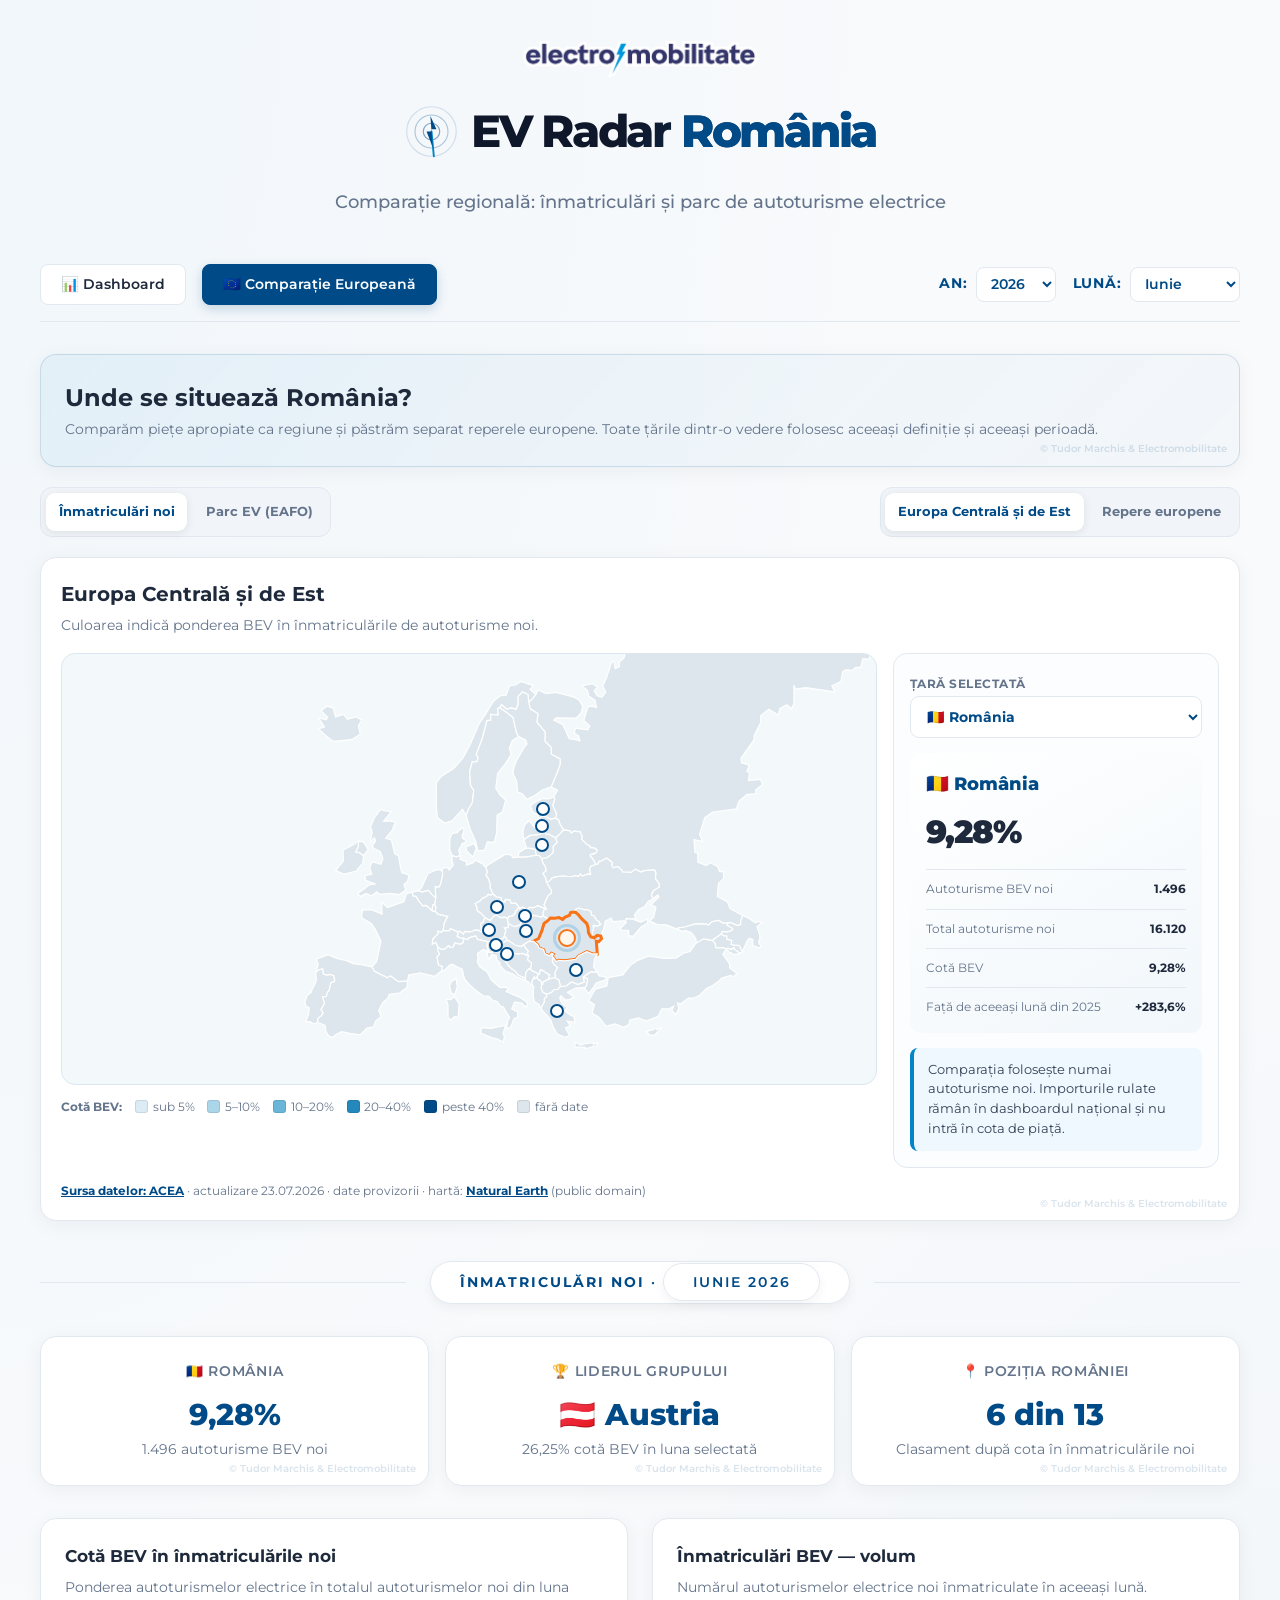
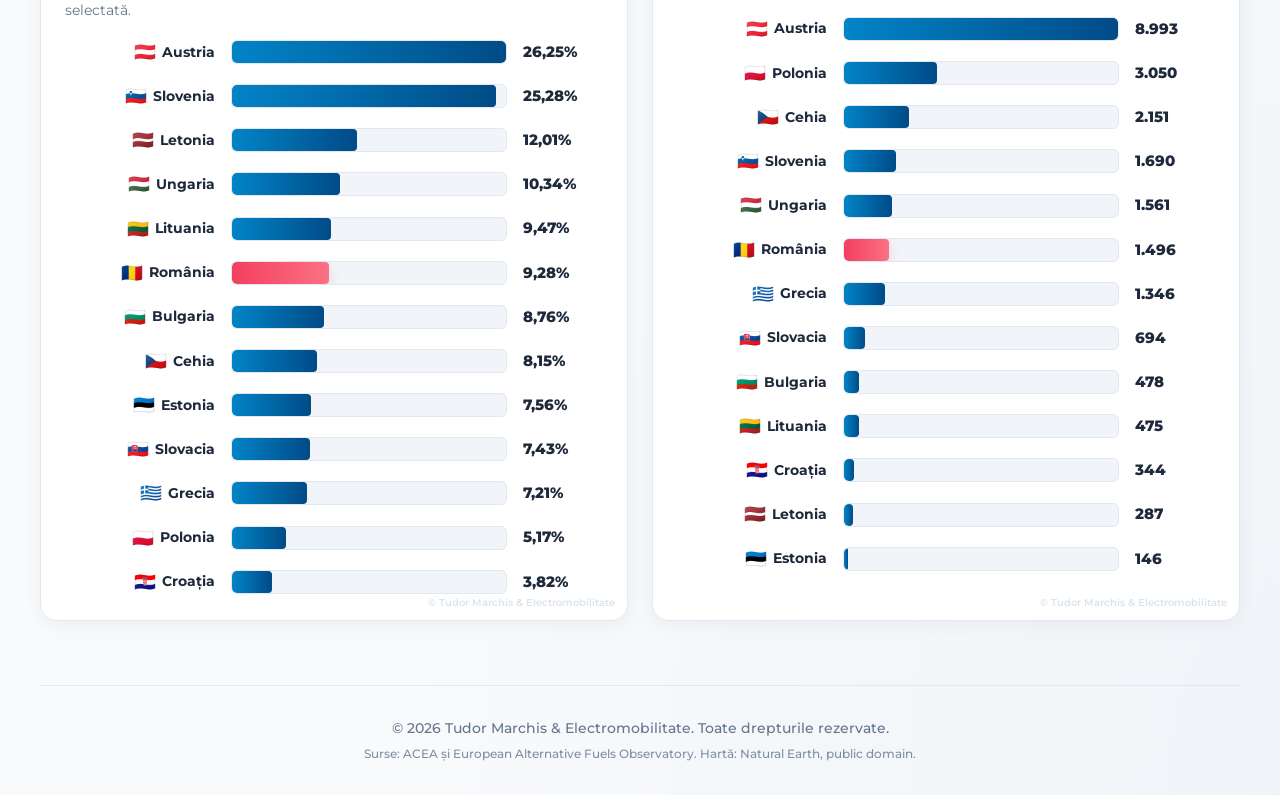
==== comparatie.html @ 22416a74 "Clarify national and EAFO fleet definitions" ====
<!-- 
  EV Radar România
  Copyright © 2026 Tudor Marchis & Electromobilitate. Toate drepturile rezervate.
  Dezvoltat în scopul monitorizării înmatriculărilor de vehicule electrice.
  Copierea neautorizată a codului sau structurii este strict interzisă.
-->
<!DOCTYPE html>
<html lang="ro">
<head>
    <meta charset="UTF-8">
    <meta name="viewport" content="width=device-width, initial-scale=1.0">
    <meta http-equiv="Cache-Control" content="no-cache, no-store, must-revalidate" />
    <meta http-equiv="Pragma" content="no-cache" />
    <meta http-equiv="Expires" content="0" />
    <!-- Open Graph / Social Media Preview Meta Tags -->
    <meta property="og:type" content="website">
    <meta property="og:url" content="https://tudormarchis95-ux.github.io/ev-radar-ro/comparatie.html">
    <meta property="og:title" content="Comparație Europeană EV - EV Radar România">
    <meta property="og:description" content="Procesator și Agregator Lunar de Date Înmatriculări și Radieri EV din România. Partener Electromobilitate.">
    <meta property="og:image" content="https://tudormarchis95-ux.github.io/ev-radar-ro/social_preview.png">

    <!-- Twitter Card Meta Tags -->
    <meta name="twitter:card" content="summary_large_image">
    <meta name="twitter:url" content="https://tudormarchis95-ux.github.io/ev-radar-ro/comparatie.html">
    <meta name="twitter:title" content="Comparație Europeană EV - EV Radar România">
    <meta name="twitter:description" content="Procesator și Agregator Lunar de Date Înmatriculări și Radieri EV din România. Partener Electromobilitate.">
    <meta name="twitter:image" content="https://tudormarchis95-ux.github.io/ev-radar-ro/social_preview.png">

    <title>Comparație Europeană EV - EV Radar România</title>
    <!-- Favicon -->
    <link rel="icon" type="image/x-icon" href="favicon.ico">
    <link rel="icon" type="image/png" sizes="32x32" href="favicon-32x32.png">
    <link rel="apple-touch-icon" sizes="180x180" href="apple-touch-icon.png">
    <link rel="icon" type="image/png" sizes="192x192" href="favicon-192x192.png">
    <link rel="preconnect" href="https://fonts.googleapis.com">
    <link rel="preconnect" href="https://fonts.gstatic.com" crossorigin>
    <link href="https://fonts.googleapis.com/css2?family=Montserrat:wght@400;500;600;700;800;900&family=Plus+Jakarta+Sans:wght@300;400;500;600;700&display=swap" rel="stylesheet">
    <link rel="stylesheet" href="style.css?v=12">
    <style>
        .nav-header {
            display: flex;
            justify-content: space-between;
            align-items: center;
            margin-bottom: 2rem;
            border-bottom: 1px solid var(--border-color);
            padding-bottom: 1rem;
        }
        .nav-links {
            display: flex;
            gap: 1rem;
        }
        .nav-btn {
            background: #ffffff;
            border: 1px solid var(--border-color);
            color: var(--text-color);
            padding: 0.5rem 1.25rem;
            border-radius: 8px;
            text-decoration: none;
            font-weight: 600;
            font-size: 0.9rem;
            transition: all 0.2s;
        }
        .nav-btn:hover {
            background: #f1f5f9;
        }
        .nav-btn.active {
            background: var(--primary-color);
            border-color: var(--primary-color);
            color: #ffffff;
            box-shadow: 0 4px 12px rgba(0, 75, 135, 0.2);
        }
        
        .comp-grid {
            display: grid;
            grid-template-columns: 2fr 1fr;
            gap: 1.5rem;
            margin-bottom: 2rem;
        }
        @media (max-width: 992px) {
            .comp-grid {
                grid-template-columns: 1fr;
            }
        }
        
        /* Bar chart elements */
        .chart-card h3 {
            font-size: 1.25rem;
            margin-bottom: 1.5rem;
            display: flex;
            align-items: center;
            gap: 0.5rem;
        }
        .bar-list {
            display: flex;
            flex-direction: column;
            gap: 1rem;
        }
        .bar-item {
            display: flex;
            align-items: center;
            gap: 1rem;
        }
        .country-label {
            width: 150px;
            font-weight: 700;
            font-size: 0.9rem;
            text-align: right;
            display: flex;
            align-items: center;
            justify-content: flex-end;
            gap: 0.4rem;
        }
        .country-flag {
            font-size: 1.1rem;
        }
        .bar-track {
            flex: 1;
            background: #f1f5f9;
            height: 24px;
            border-radius: 6px;
            overflow: hidden;
            border: 1px solid var(--border-color);
            position: relative;
        }
        .bar-fill {
            height: 100%;
            border-radius: 4px;
            transition: width 1s cubic-bezier(0.4, 0, 0.2, 1);
            background: linear-gradient(90deg, var(--secondary-color), var(--primary-color));
            box-shadow: none;
        }
        .bar-fill.highlight {
            background: linear-gradient(90deg, #f43f5e, #fb7185) !important;
            box-shadow: 0 4px 12px rgba(244, 63, 94, 0.2) !important;
        }
        .bar-value {
            width: 80px;
            font-weight: 800;
            font-size: 0.95rem;
            color: var(--text-color);
        }
        
        .adoption-badge {
            background: rgba(16, 185, 129, 0.15);
            color: var(--success-color);
            border: 1px solid rgba(16, 185, 129, 0.2);
            padding: 0.25rem 0.6rem;
            border-radius: 12px;
            font-size: 0.8rem;
            font-weight: 700;
        }
        .adoption-badge.low {
            background: rgba(239, 68, 68, 0.15);
            color: var(--warning-color);
            border: 1px solid rgba(239, 68, 68, 0.2);
        }
        .adoption-badge.medium {
            background: rgba(245, 158, 11, 0.15);
            color: #f59e0b;
            border: 1px solid rgba(245, 158, 11, 0.2);
        }
    </style>
</head>
<body class="comparison-page">
    <div class="app-container">
        <header style="display: flex; flex-direction: column; align-items: center; gap: 0.75rem; margin-bottom: 3rem;">
            <!-- Logo Partner Electromobilitate -->
            <div class="partner-logo" style="margin-bottom: 0.25rem;">
                <a href="https://electromobilitate.com" target="_blank" rel="noopener">
                    <img src="electromobilitate_logo.png" alt="Electromobilitate Logo" style="height: 48px; display: block; max-width: 100%;">
                </a>
            </div>
            
            <div class="logo-area" style="display: flex; align-items: center; gap: 0.75rem;">
                <!-- Animated EV Radar SVG Logo -->
                <svg class="ev-radar-logo" viewBox="0 0 100 100" width="55" height="55" style="display: block;">
                    <!-- Radar grids -->
                    <circle cx="50" cy="50" r="45" fill="none" stroke="var(--primary-color)" stroke-width="2" opacity="0.15" />
                    <circle cx="50" cy="50" r="30" fill="none" stroke="var(--primary-color)" stroke-width="2" opacity="0.3" />
                    <circle cx="50" cy="50" r="15" fill="none" stroke="var(--primary-color)" stroke-width="2" opacity="0.5" />
                    
                    <!-- Radar sweep animation -->
                    <line x1="50" y1="50" x2="82" y2="18" stroke="var(--secondary-color)" stroke-width="3.5" stroke-linecap="round">
                        <animateTransform 
                            attributeName="transform" 
                            type="rotate" 
                            from="0 50 50" 
                            to="360 50 50" 
                            dur="5s" 
                            repeatCount="indefinite" />
                    </line>
                    
                    <!-- Central Lightning Bolt representing EV -->
                    <polygon points="48,22 59,46 50,46 52,78 41,50 50,50" fill="var(--primary-color)" />
                </svg>
                <h1 style="margin: 0; font-size: 2.8rem; font-weight: 800;">EV Radar <span>România</span></h1>
            </div>
            <p class="subtitle">Comparație regională: înmatriculări și parc de autoturisme electrice</p>
        </header>

        <!-- Meniu Navigare -->
        <div class="nav-header" style="display: flex; justify-content: space-between; align-items: center; margin-bottom: 2rem; border-bottom: 1px solid var(--border-color); padding-bottom: 1rem; flex-wrap: wrap; gap: 1rem;">
            <div class="nav-links" style="display: flex; gap: 1rem;">
                <a href="index.html" class="nav-btn" style="background: #ffffff; border: 1px solid var(--border-color); color: var(--text-color); font-weight: 600; text-decoration: none; padding: 0.5rem 1.25rem; border-radius: 8px; font-size: 0.9rem; transition: all 0.2s;">📊 Dashboard</a>
                <a href="comparatie.html" class="nav-btn active" style="background: var(--primary-color); border: 1px solid var(--primary-color); color: #ffffff; box-shadow: 0 4px 12px rgba(0, 75, 135, 0.2); font-weight: 600; text-decoration: none; padding: 0.5rem 1.25rem; border-radius: 8px; font-size: 0.9rem;">🇪🇺 Comparație Europeană</a>
            </div>
            <div id="registration-period-controls" class="comparison-period-controls">
                <label for="public-year-select" style="font-weight: 700; color: var(--primary-color); font-size: 0.85rem; text-transform: uppercase; letter-spacing: 0.05em;">An:</label>
                <select id="public-year-select" class="month-select" style="font-size: 0.9rem; padding: 0.4rem 0.6rem; min-width: 80px;">
                    <option value="2026" selected>2026</option>
                    <option value="2025">2025</option>
                    <option value="2024">2024</option>
                    <option value="2023">2023</option>
                    <option value="2022">2022</option>
                    <option value="2021">2021</option>
                    <option value="2020">2020</option>
                </select>
                
                <label for="public-month-select" style="font-weight: 700; color: var(--primary-color); font-size: 0.85rem; text-transform: uppercase; letter-spacing: 0.05em; margin-left: 0.5rem;">Lună:</label>
                <select id="public-month-select" class="month-select" style="font-size: 0.9rem; padding: 0.4rem 0.6rem; min-width: 110px;">
                    <option value="01|JAN">Ianuarie</option>
                    <option value="02|FEB">Februarie</option>
                    <option value="03|MAR">Martie</option>
                    <option value="04|APR">Aprilie</option>
                    <option value="05|MAY" selected>Mai</option>
                    <option value="06|JUN">Iunie</option>
                    <option value="07|JUL">Iulie</option>
                    <option value="08|AUG">August</option>
                    <option value="09|SEP">Septembrie</option>
                    <option value="10|OCT">Octombrie</option>
                    <option value="11|NOV">Noiembrie</option>
                    <option value="12|DEC">Decembrie</option>
                </select>
            </div>
            <div id="fleet-period-label" class="comparison-period-controls is-hidden" aria-live="polite">
                <span class="comparison-period-label">Perioadă:</span>
                <strong id="fleet-period-value">-</strong>
            </div>
        </div>

        <main>
            <section class="card animate-fade-in" style="margin-bottom: 1.25rem; background: linear-gradient(135deg, rgba(2, 132, 199, 0.06), rgba(0, 75, 135, 0.02)); border-color: rgba(0, 75, 135, 0.15);">
                <h2>Unde se situează România?</h2>
                <p id="comparison-intro" class="section-desc" style="margin: 0; line-height: 1.7;">
                    Comparăm piețe apropiate ca regiune și păstrăm separat reperele europene. Toate țările dintr-o vedere folosesc aceeași definiție și aceeași perioadă.
                </p>
            </section>

            <div class="comparison-toolbar animate-fade-in">
                <div class="toggle-group" aria-label="Indicator comparat">
                    <button type="button" class="toggle-button" data-metric="registrations" aria-pressed="true">Înmatriculări noi</button>
                    <button type="button" class="toggle-button" data-metric="fleet" aria-pressed="false">Parc EV (EAFO)</button>
                </div>
                <div class="toggle-group" aria-label="Grup de țări">
                    <button type="button" class="toggle-button" data-group="regional" aria-pressed="true">Europa Centrală și de Est</button>
                    <button type="button" class="toggle-button" data-group="benchmarks" aria-pressed="false">Repere europene</button>
                </div>
            </div>

            <section class="card comparison-map-card animate-slide-up" aria-labelledby="map-card-title">
                <div class="map-card-header">
                    <div>
                        <h2 id="map-card-title">Hartă regională a adopției EV</h2>
                        <p id="map-subtitle" class="section-desc" style="margin-bottom: 0;">Culoarea indică ponderea BEV în înmatriculările noi.</p>
                    </div>
                </div>

                <div class="map-layout">
                    <div>
                        <div class="map-shell" id="map-shell">
                            <svg id="europe-map" viewBox="0 0 920 620" preserveAspectRatio="xMidYMid meet" role="img" aria-label="Harta comparativă a pieței auto electrice din Europa" aria-describedby="map-svg-description">
                                <desc id="map-svg-description">Selectați o țară pentru a vedea indicatorii detaliați.</desc>
                                <g id="europe-map-countries"></g>
                                <g id="europe-map-markers"></g>
                            </svg>
                            <div id="map-hotspots" class="map-hotspots" aria-label="Selectare rapidă pe hartă"></div>
                            <div id="map-tooltip" class="map-tooltip" role="tooltip" aria-hidden="true"></div>
                        </div>
                        <div id="map-legend" class="map-legend" aria-label="Legenda culorilor"></div>
                    </div>

                    <aside class="map-side-panel" aria-label="Detalii țară">
                        <div>
                            <label for="country-select" class="comparison-period-label">Țară selectată</label>
                            <select id="country-select" class="country-select"></select>
                        </div>
                        <div id="selected-country-card" class="selected-country-card" aria-live="polite">
                            <div id="selected-country-name" class="selected-country-name">România 🇷🇴</div>
                            <div id="selected-country-value" class="selected-country-value">-</div>
                            <div id="selected-country-stats" class="selected-country-stats"></div>
                        </div>
                        <div id="comparison-method-note" class="comparison-notice"></div>
                    </aside>
                </div>

                <p id="comparison-source-note" class="comparison-source-note"></p>
            </section>

            <div class="month-divider animate-fade-in" style="margin-bottom: 2rem;">
                <span><strong id="divider-metric-name">Înmatriculări noi</strong> · <span id="divider-period-name">-</span></span>
            </div>

            <section class="comparison-summary-grid animate-slide-up" aria-label="Indicatori rapizi">
                <div class="card comparison-summary-card">
                    <span class="stat-label">🇷🇴 România</span>
                    <div class="stat-value" id="summary-romania-value">-</div>
                    <p id="summary-romania-note" class="section-desc" style="margin: 0;">-</p>
                </div>
                <div class="card comparison-summary-card">
                    <span class="stat-label">🏆 Liderul grupului</span>
                    <div class="stat-value" id="summary-leader-value">-</div>
                    <p id="summary-leader-note" class="section-desc" style="margin: 0;">-</p>
                </div>
                <div class="card comparison-summary-card">
                    <span class="stat-label">📍 Poziția României</span>
                    <div class="stat-value" id="summary-romania-rank">-</div>
                    <p id="summary-rank-note" class="section-desc" style="margin: 0;">-</p>
                </div>
            </section>

            <div class="comparison-details-grid">
                <section class="card chart-card animate-slide-up">
                    <h3 id="share-chart-title">Cotă BEV</h3>
                    <p id="share-chart-description" class="section-desc">-</p>
                    <div class="bar-list" id="market-share-list"></div>
                </section>
                <section class="card chart-card animate-slide-up" style="animation-delay: 0.1s;">
                    <h3 id="volume-chart-title">Volum BEV</h3>
                    <p id="volume-chart-description" class="section-desc">-</p>
                    <div class="bar-list" id="volumes-list"></div>
                </section>
            </div>
        </main>
         
         <footer style="margin-top: 4rem; padding-top: 2rem; border-top: 1px solid var(--border-color); text-align: center; color: var(--text-muted); font-size: 0.85rem; font-weight: 500;">
             <p>© 2026 Tudor Marchis & Electromobilitate. Toate drepturile rezervate.</p>
             <p style="margin-top: 0.25rem; font-size: 0.75rem; opacity: 0.8;">Surse: ACEA și European Alternative Fuels Observatory. Hartă: Natural Earth, public domain.</p>
         </footer>
     </div>
    <script src="comparatie.js?v=10"></script>
</body>
</html>
---- style.css ----
:root {
    --bg-color: #f8fafc;
    --card-bg: #ffffff;
    --border-color: #e2e8f0;
    --primary-color: #004b87;
    --primary-glow: rgba(0, 75, 135, 0.1);
    --secondary-color: #0284c7;
    --text-color: #1e293b;
    --text-muted: #64748b;
    --success-color: #10b981;
    --warning-color: #ef4444;
    --font-sans: 'Montserrat', 'Plus Jakarta Sans', -apple-system, BlinkMacSystemFont, "Segoe UI", Roboto, sans-serif;
}

/* --- COMPARAȚIE REGIONALĂ ȘI HARTĂ EV --- */
.comparison-page .comparison-toolbar {
    display: flex;
    justify-content: space-between;
    align-items: center;
    gap: 1rem;
    flex-wrap: wrap;
    margin-bottom: 1.25rem;
}

.comparison-page .toggle-group {
    display: inline-flex;
    gap: 0.35rem;
    padding: 0.3rem;
    border: 1px solid var(--border-color);
    border-radius: 12px;
    background: #f1f5f9;
}

.comparison-page .toggle-button {
    appearance: none;
    border: 0;
    border-radius: 9px;
    background: transparent;
    color: var(--text-muted);
    cursor: pointer;
    font: inherit;
    font-size: 0.82rem;
    font-weight: 700;
    padding: 0.55rem 0.8rem;
    transition: background 0.2s, color 0.2s, box-shadow 0.2s;
}

.comparison-page .toggle-button:hover {
    color: var(--primary-color);
}

.comparison-page .toggle-button[aria-pressed="true"] {
    background: #ffffff;
    color: var(--primary-color);
    box-shadow: 0 2px 9px rgba(15, 23, 42, 0.09);
}

.comparison-page .toggle-button:focus-visible,
.comparison-page .country-select:focus-visible {
    outline: 3px solid rgba(2, 132, 199, 0.3);
    outline-offset: 2px;
}

.comparison-page .comparison-period-controls {
    display: flex;
    align-items: center;
    gap: 0.55rem;
    flex-wrap: wrap;
}

.comparison-page .comparison-period-label {
    color: var(--text-muted);
    font-size: 0.78rem;
    font-weight: 700;
    letter-spacing: 0.04em;
    text-transform: uppercase;
}

.comparison-page .comparison-map-card {
    margin-bottom: 2rem;
    padding: 1.25rem;
}

.comparison-page .map-card-header {
    display: flex;
    justify-content: space-between;
    align-items: flex-start;
    gap: 1rem;
    margin-bottom: 1rem;
}

.comparison-page .map-card-header h2 {
    font-size: 1.25rem;
    margin-bottom: 0.25rem;
}

.comparison-page .map-layout {
    display: grid;
    grid-template-columns: minmax(0, 2fr) minmax(230px, 0.8fr);
    gap: 1rem;
    align-items: stretch;
}

.comparison-page .map-shell {
    position: relative;
    min-height: 430px;
    overflow: hidden;
    border: 1px solid #dbe7f0;
    border-radius: 14px;
    background: #f3f8fb;
}

.comparison-page #europe-map {
    display: block;
    width: 100%;
    height: 430px;
    -webkit-tap-highlight-color: transparent;
    user-select: none;
}

.comparison-page .map-country {
    fill: #dce6ec;
    stroke: #ffffff;
    stroke-width: 1.2;
    outline: none;
    vector-effect: non-scaling-stroke;
    transition: fill 0.18s, opacity 0.18s, stroke 0.18s;
}

.comparison-page .map-country.has-data {
    cursor: pointer;
}

.comparison-page .map-country.has-data:hover,
.comparison-page .map-country.has-data:focus {
    filter: brightness(0.96);
    stroke: #0f172a;
    stroke-width: 1.8;
}

.comparison-page .map-country.is-selected {
    stroke: #0f172a;
    stroke-width: 2.4;
}

.comparison-page .map-country.is-romania {
    stroke: #f97316;
    stroke-width: 3;
}

.comparison-page .map-marker {
    cursor: pointer;
    fill: #ffffff;
    stroke: var(--primary-color);
    stroke-width: 2;
    vector-effect: non-scaling-stroke;
}

.comparison-page .map-marker.is-romania {
    fill: #fff7ed;
    stroke: #f97316;
    stroke-width: 3;
}

.comparison-page .map-hotspots {
    position: absolute;
    inset: 0;
    z-index: 5;
    pointer-events: none;
}

.comparison-page .map-hotspot {
    position: absolute;
    width: 14px;
    height: 14px;
    padding: 0;
    transform: translate(-50%, -50%);
    border: 2px solid var(--primary-color);
    border-radius: 50%;
    background: #ffffff;
    box-shadow: none;
    cursor: pointer;
    pointer-events: auto;
    -webkit-tap-highlight-color: transparent;
}

.comparison-page .map-hotspot:hover,
.comparison-page .map-hotspot:focus-visible,
.comparison-page .map-hotspot.is-selected {
    width: 18px;
    height: 18px;
    outline: 3px solid rgba(2, 132, 199, 0.2);
    outline-offset: 2px;
}

.comparison-page .map-hotspot.is-romania {
    border-color: #f97316;
    background: #fff7ed;
}

.comparison-page .map-tooltip {
    position: absolute;
    z-index: 8;
    width: min(250px, calc(100% - 24px));
    pointer-events: none;
    border: 1px solid rgba(15, 23, 42, 0.12);
    border-radius: 12px;
    background: rgba(255, 255, 255, 0.98);
    box-shadow: 0 14px 38px rgba(15, 23, 42, 0.16);
    padding: 0.85rem;
    opacity: 0;
    transform: translateY(4px);
    transition: opacity 0.14s, transform 0.14s;
}

.comparison-page .map-tooltip.is-visible {
    opacity: 1;
    transform: translateY(0);
}

.comparison-page .map-tooltip strong {
    display: block;
    color: var(--primary-color);
    font-size: 0.95rem;
    margin-bottom: 0.45rem;
}

.comparison-page .map-tooltip-grid {
    display: grid;
    grid-template-columns: 1fr auto;
    gap: 0.25rem 0.75rem;
    color: var(--text-muted);
    font-size: 0.76rem;
}

.comparison-page .map-tooltip-grid b {
    color: var(--text-color);
    text-align: right;
}

.comparison-page .map-side-panel {
    display: flex;
    flex-direction: column;
    gap: 0.9rem;
    border: 1px solid var(--border-color);
    border-radius: 14px;
    background: #fbfdff;
    padding: 1rem;
}

.comparison-page .country-select {
    width: 100%;
    border: 1px solid var(--border-color);
    border-radius: 9px;
    background: #ffffff;
    color: var(--primary-color);
    font: inherit;
    font-size: 0.88rem;
    font-weight: 700;
    padding: 0.65rem 0.75rem;
}

.comparison-page .selected-country-card {
    flex: 1;
    border-radius: 12px;
    background: linear-gradient(150deg, #ffffff, #f1f7fb);
    padding: 1rem;
}

.comparison-page .selected-country-name {
    color: var(--primary-color);
    font-size: 1.15rem;
    font-weight: 800;
}

.comparison-page .selected-country-value {
    color: var(--text-color);
    font-size: 2rem;
    font-weight: 900;
    letter-spacing: -0.04em;
    margin: 0.5rem 0 0.75rem;
}

.comparison-page .selected-country-stats {
    display: grid;
    gap: 0.6rem;
}

.comparison-page .selected-country-stat {
    display: flex;
    justify-content: space-between;
    gap: 0.75rem;
    padding-top: 0.55rem;
    border-top: 1px solid var(--border-color);
    color: var(--text-muted);
    font-size: 0.78rem;
}

.comparison-page .selected-country-stat strong {
    color: var(--text-color);
    text-align: right;
}

.comparison-page .map-legend {
    display: flex;
    flex-wrap: wrap;
    gap: 0.45rem 0.8rem;
    margin-top: 0.8rem;
    color: var(--text-muted);
    font-size: 0.72rem;
}

.comparison-page .legend-item {
    display: inline-flex;
    align-items: center;
    gap: 0.3rem;
}

.comparison-page .legend-swatch {
    width: 13px;
    height: 13px;
    border: 1px solid rgba(15, 23, 42, 0.1);
    border-radius: 3px;
}

.comparison-page .comparison-summary-grid {
    display: grid;
    grid-template-columns: repeat(3, minmax(0, 1fr));
    gap: 1rem;
    margin-bottom: 2rem;
}

.comparison-page .comparison-summary-card {
    text-align: center;
}

.comparison-page .comparison-summary-card .stat-value {
    font-size: 1.85rem;
}

.comparison-page .comparison-details-grid {
    display: grid;
    grid-template-columns: repeat(2, minmax(0, 1fr));
    gap: 1.5rem;
}

.comparison-page .chart-card h3 {
    font-size: 1.05rem;
    margin-bottom: 0.35rem;
}

.comparison-page .comparison-source-note {
    color: var(--text-muted);
    font-size: 0.76rem;
    line-height: 1.55;
    margin-top: 0.85rem;
}

.comparison-page .comparison-source-note a {
    color: var(--primary-color);
    font-weight: 700;
}

.data-definition-note {
    max-width: 900px;
    margin: 1rem auto 0;
    padding: 0.85rem 1rem;
    border-left: 4px solid var(--secondary-color);
    border-radius: 8px;
    background: rgba(239, 248, 255, 0.9);
    color: #334155;
    font-size: 0.8rem;
    line-height: 1.55;
    text-align: left;
}

.data-definition-note p + p {
    margin-top: 0.45rem;
}

.data-definition-note a,
.comparison-page .comparison-notice a {
    color: var(--primary-color);
    font-weight: 700;
}

.comparison-page .comparison-notice {
    border-left: 4px solid var(--secondary-color);
    border-radius: 8px;
    background: #eff8ff;
    color: #334155;
    font-size: 0.8rem;
    line-height: 1.55;
    padding: 0.75rem 0.9rem;
}

.comparison-page .is-hidden {
    display: none !important;
}

.sr-only {
    position: absolute;
    width: 1px;
    height: 1px;
    padding: 0;
    margin: -1px;
    overflow: hidden;
    clip: rect(0, 0, 0, 0);
    white-space: nowrap;
    border: 0;
}

@media (max-width: 900px) {
    .comparison-page .map-layout,
    .comparison-page .comparison-details-grid {
        grid-template-columns: 1fr;
    }

    .comparison-page .comparison-summary-grid {
        grid-template-columns: 1fr;
    }
}

@media (max-width: 640px) {
    .comparison-page .comparison-toolbar,
    .comparison-page .map-card-header {
        align-items: stretch;
        flex-direction: column;
    }

    .comparison-page .toggle-group {
        display: grid;
        grid-template-columns: repeat(2, minmax(0, 1fr));
        width: 100%;
    }

    .comparison-page .toggle-button {
        padding: 0.55rem 0.35rem;
    }

    .comparison-page .comparison-period-controls {
        display: grid;
        grid-template-columns: auto 1fr auto 1fr;
        width: 100%;
    }

    .comparison-page .comparison-period-controls .month-select {
        min-width: 0 !important;
        width: 100%;
    }

    .comparison-page .map-shell,
    .comparison-page #europe-map {
        height: 340px;
        min-height: 340px;
    }

    .comparison-page .selected-country-value {
        font-size: 1.75rem;
    }

    .data-definition-note {
        padding: 0.75rem 0.8rem;
    }
}

* {
    box-sizing: border-box;
    margin: 0;
    padding: 0;
}

body {
    background-color: var(--bg-color);
    color: var(--text-color);
    font-family: var(--font-sans);
    line-height: 1.6;
    min-height: 100vh;
    padding: 2rem 1rem;
    background-image: 
        radial-gradient(at 0% 0%, rgba(2, 132, 199, 0.03) 0px, transparent 50%),
        radial-gradient(at 100% 100%, rgba(0, 75, 135, 0.03) 0px, transparent 50%);
}

.app-container {
    max-width: 1200px;
    margin: 0 auto;
}

header {
    text-align: center;
    margin-bottom: 3rem;
}

.logo-area {
    display: flex;
    align-items: center;
    justify-content: center;
    gap: 0.75rem;
    margin-bottom: 0.5rem;
}

.electric-bolt {
    font-size: 2.5rem;
    filter: drop-shadow(0 2px 8px rgba(0, 75, 135, 0.2));
}

header h1 {
    font-size: 2.8rem;
    font-weight: 800;
    letter-spacing: -0.05em;
    background: linear-gradient(135deg, #0f172a 40%, var(--primary-color) 100%);
    -webkit-background-clip: text;
    -webkit-text-fill-color: transparent;
}

header h1 span {
    color: var(--primary-color);
    -webkit-text-fill-color: initial;
    text-shadow: none;
}

.subtitle {
    color: var(--text-muted);
    font-size: 1.1rem;
    font-weight: 500;
}

/* Stiluri Utilitare Card */
.card {
    background: var(--card-bg);
    border: 1px solid var(--border-color);
    border-radius: 16px;
    padding: 1.5rem;
    box-shadow: 0 4px 20px 0 rgba(15, 23, 42, 0.05);
    transition: all 0.3s cubic-bezier(0.4, 0, 0.2, 1);
}

.card:hover {
    border-color: rgba(0, 75, 135, 0.2);
    box-shadow: 0 8px 30px 0 rgba(0, 75, 135, 0.06);
}

.section-desc {
    color: var(--text-muted);
    font-size: 0.9rem;
    margin-bottom: 1rem;
}

/* Config Sheets Card */
.config-card {
    margin-bottom: 2rem;
}

.config-card h2 {
    font-size: 1.25rem;
    margin-bottom: 0.5rem;
    display: flex;
    align-items: center;
    gap: 0.5rem;
}

.input-group {
    display: flex;
    gap: 0.75rem;
}

input[type="text"] {
    flex: 1;
    background: #ffffff;
    border: 1px solid var(--border-color);
    border-radius: 8px;
    padding: 0.75rem 1rem;
    color: var(--text-color);
    font-family: inherit;
    transition: all 0.2s;
}

input[type="text"]:focus {
    outline: none;
    border-color: var(--primary-color);
    box-shadow: 0 0 0 3px var(--primary-glow);
}

/* Butoane */
.btn {
    font-family: inherit;
    font-weight: 600;
    font-size: 0.95rem;
    padding: 0.75rem 1.5rem;
    border: none;
    border-radius: 8px;
    cursor: pointer;
    transition: all 0.2s cubic-bezier(0.4, 0, 0.2, 1);
}

.primary-btn {
    background: linear-gradient(135deg, var(--secondary-color) 0%, var(--primary-color) 100%);
    color: #ffffff;
    box-shadow: 0 4px 14px 0 rgba(2, 132, 199, 0.25);
}

.primary-btn:hover {
    transform: translateY(-1px);
    box-shadow: 0 6px 20px 0 rgba(2, 132, 199, 0.35);
}

.secondary-btn {
    background: #ffffff;
    color: var(--text-color);
    border: 1px solid var(--border-color);
}

.secondary-btn:hover {
    background: #f1f5f9;
    border-color: var(--text-muted);
}

/* Upload cards layout */
.grid-3 {
    display: grid;
    grid-template-columns: repeat(auto-fit, minmax(300px, 1fr));
    gap: 1.5rem;
    margin-bottom: 2rem;
}

.upload-card {
    display: flex;
    flex-direction: column;
    align-items: center;
    justify-content: center;
    text-align: center;
    padding: 1.25rem 1rem;
    cursor: pointer;
    position: relative;
    border-style: dashed;
    border-width: 2px;
}

.upload-card:hover {
    border-color: var(--primary-color);
    background: rgba(0, 242, 254, 0.02);
}

.upload-card.dragover {
    border-color: var(--primary-color);
    background: var(--primary-glow);
}

.upload-icon {
    font-size: 1.75rem;
    margin-bottom: 0.5rem;
    filter: drop-shadow(0 4px 6px rgba(0,0,0,0.15));
}

.upload-card h3 {
    font-size: 0.95rem;
    margin-bottom: 0.25rem;
}

.upload-card p {
    color: var(--text-muted);
    font-size: 0.72rem;
    margin-bottom: 0.5rem;
}

.file-input {
    display: none;
}

.file-status {
    font-size: 0.8rem;
    font-weight: 600;
    padding: 0.25rem 0.75rem;
    border-radius: 20px;
    background: rgba(255, 255, 255, 0.05);
    color: var(--text-muted);
}

.upload-card.loaded {
    border-style: solid;
    border-color: var(--success-color);
}

.upload-card.loaded .file-status {
    background: rgba(16, 185, 129, 0.15);
    color: var(--success-color);
}

/* Sectiunea actiuni detectie */
.action-card {
    margin-bottom: 2rem;
}

.action-header {
    display: flex;
    align-items: center;
    justify-content: space-between;
    gap: 1rem;
    flex-wrap: wrap;
}

.action-header h2 span {
    color: var(--primary-color);
    text-shadow: none;
}

/* Month selector dropdown */
.month-select {
    background: #ffffff;
    border: 1px solid var(--border-color);
    border-radius: 8px;
    padding: 0.4rem 0.8rem;
    color: var(--primary-color);
    font-family: inherit;
    font-size: 1.1rem;
    font-weight: 600;
    cursor: pointer;
    outline: none;
    transition: all 0.2s;
    text-shadow: none;
}

.month-select:focus {
    border-color: var(--primary-color);
    box-shadow: 0 0 0 2px var(--primary-glow);
}

.month-select option {
    background: #ffffff;
    color: var(--text-color);
    font-weight: normal;
}

#files-summary {
    color: var(--text-muted);
    font-size: 0.9rem;
}

/* Stats dashboard */
.stats-grid {
    display: grid;
    grid-template-columns: repeat(auto-fit, minmax(220px, 1fr));
    gap: 1.5rem;
    margin-bottom: 2rem;
}

.stat-card {
    padding: 1.5rem;
}

.stat-label {
    color: var(--text-muted);
    font-size: 0.85rem;
    font-weight: 600;
    text-transform: uppercase;
    letter-spacing: 0.05em;
    display: block;
    margin-bottom: 0.5rem;
}

.stat-value {
    font-size: 2.2rem;
    font-weight: 800;
    color: var(--primary-color);
}

.success-value {
    color: var(--success-color);
    text-shadow: none;
}

.warning-value {
    color: var(--warning-color);
    text-shadow: none;
}

/* Details columns grid */
.grid-2 {
    display: grid;
    grid-template-columns: repeat(auto-fit, minmax(450px, 1fr));
    gap: 1.5rem;
    margin-bottom: 2rem;
}

@media (max-width: 768px) {
    .grid-2, .historical-charts-grid {
        grid-template-columns: 1fr !important;
    }
    .input-group {
        flex-direction: column;
    }
}

.details-card h3 {
    margin-bottom: 1rem;
    font-size: 1.1rem;
    border-bottom: 1px solid var(--border-color);
    padding-bottom: 0.5rem;
}

.table-container {
    max-height: 350px;
    overflow-y: auto;
}

table {
    width: 100%;
    border-collapse: collapse;
    font-size: 0.9rem;
}

th, td {
    padding: 0.75rem 1rem;
    text-align: left;
    border-bottom: 1px solid var(--border-color);
}

th {
    color: var(--text-muted);
    font-weight: 600;
}

tbody tr:hover {
    background: rgba(0, 75, 135, 0.02);
}

/* Tabel radieri \u2014 stiluri dedicate */
.radieri-table {
    width: 100%;
    border-collapse: collapse;
    font-size: 0.9rem;
    table-layout: fixed;
}
.radieri-table .col-nr {
    width: 55px;
    text-align: center;
}
.radieri-table .col-marca {
    width: 28%;
}
.radieri-table .col-model {
    width: auto;
}
.radieri-table .col-volum {
    width: 70px;
    text-align: right;
}
.radieri-table th {
    color: var(--warning-color);
    font-weight: 600;
    border-bottom: 2px solid rgba(245, 158, 11, 0.3);
}
.radieri-table td {
    padding: 0.6rem 0.75rem;
    border-bottom: 1px solid var(--border-color);
}
.radieri-card {
    opacity: 1 !important;
}


/* Sheets action alert */
.sheets-action {
    display: flex;
    align-items: center;
    justify-content: space-between;
    gap: 1.5rem;
    background: linear-gradient(135deg, rgba(2, 132, 199, 0.05) 0%, rgba(0, 75, 135, 0.05) 100%);
    border-color: rgba(0, 75, 135, 0.15);
    margin-bottom: 2rem;
}

.sheets-info h3 {
    margin-bottom: 0.25rem;
}

.sheets-info p {
    color: var(--text-muted);
    font-size: 0.9rem;
}

/* Modal loader styles */
.modal {
    display: none;
    position: fixed;
    z-index: 1000;
    left: 0;
    top: 0;
    width: 100%;
    height: 100%;
    background-color: rgba(248, 250, 252, 0.85);
    backdrop-filter: blur(8px);
}

.modal-content {
    position: absolute;
    top: 50%;
    left: 50%;
    transform: translate(-50%, -50%);
    text-align: center;
    color: var(--text-color);
}

.spinner {
    border: 4px solid rgba(0, 75, 135, 0.05);
    width: 50px;
    height: 50px;
    border-radius: 50%;
    border-left-color: var(--primary-color);
    animation: spin 1s linear infinite;
    margin: 0 auto 1.5rem;
    box-shadow: none;
}

@keyframes spin {
    0% { transform: rotate(0deg); }
    100% { transform: rotate(360deg); }
}

/* Status classes */
.status-msg {
    margin-top: 0.5rem;
    font-size: 0.85rem;
    font-weight: 500;
}

.status-msg.success { color: var(--success-color); }
.status-msg.error { color: var(--warning-color); }

/* Animatii */
.animate-fade-in {
    animation: fadeIn 0.5s ease-out;
}

.animate-slide-up {
    animation: slideUp 0.6s cubic-bezier(0.16, 1, 0.3, 1);
}

@keyframes fadeIn {
    from { opacity: 0; }
    to { opacity: 1; }
}

@keyframes slideUp {
    from {
        opacity: 0;
        transform: translateY(20px);
    }
    to {
        opacity: 1;
        transform: translateY(0);
    }
}

.pulse {
    animation: pulseGlow 2s infinite alternate;
}

@keyframes pulseGlow {
    from {
        box-shadow: 0 4px 14px 0 rgba(0, 242, 254, 0.3);
    }
    to {
        box-shadow: 0 4px 25px 0 rgba(0, 242, 254, 0.6);
    }
}

/* Car Silhouettes and Blog Report CSS */
.car-silhouette {
    height: 18px;
    width: auto;
    display: inline-block;
    vertical-align: middle;
    margin-right: 10px;
    opacity: 0.85;
    stroke: var(--primary-color);
    stroke-width: 1.75;
    fill: none;
    stroke-linecap: round;
    stroke-linejoin: round;
    transition: all 0.2s ease;
}

tr:hover .car-silhouette {
    transform: translateX(2px) scale(1.05);
    opacity: 1;
}

.blog-report-card {
    border-color: rgba(2, 132, 199, 0.2);
}

.blog-report-header {
    display: flex;
    justify-content: space-between;
    align-items: center;
    margin-bottom: 1.5rem;
    gap: 1rem;
    flex-wrap: wrap;
}

.report-tabs {
    display: flex;
    gap: 0.5rem;
    border-bottom: 1px solid var(--border-color);
    padding-bottom: 0.5rem;
    margin-bottom: 1.5rem;
}

.tab-btn {
    background: transparent;
    border: none;
    color: var(--text-muted);
    font-family: inherit;
    font-weight: 600;
    font-size: 0.9rem;
    padding: 0.5rem 1rem;
    cursor: pointer;
    border-radius: 6px;
    transition: all 0.2s;
}

.tab-btn.active {
    background: var(--primary-glow);
    color: var(--primary-color);
    box-shadow: none;
}

.tab-btn:hover:not(.active) {
    color: var(--primary-color);
    background: rgba(0, 75, 135, 0.04);
}

.blog-summary-preview {
    background: #ffffff;
    border: 1px solid var(--border-color);
    border-radius: 12px;
    padding: 1.5rem;
    font-size: 0.95rem;
}

.blog-summary-preview p {
    margin-bottom: 1rem;
}

.blog-summary-preview p:last-child {
    margin-bottom: 0;
}

.blog-summary-preview strong {
    color: var(--primary-color);
}

/* Stiluri Month Divider */
.month-divider {
    display: flex;
    align-items: center;
    text-align: center;
    margin: 2.5rem 0;
    color: var(--primary-color);
    font-weight: 600;
    text-transform: uppercase;
    font-size: 0.85rem;
    letter-spacing: 0.15em;
}

.month-divider::before,
.month-divider::after {
    content: '';
    flex: 1;
    border-bottom: 1px solid var(--border-color);
    box-shadow: none;
}

.month-divider::before {
    margin-right: 1.5rem;
}

.month-divider::after {
    margin-left: 1.5rem;
}

.month-divider span {
    background: #ffffff;
    padding: 0.6rem 1.8rem;
    border: 1px solid var(--border-color);
    border-radius: 50px;
    box-shadow: 0 4px 12px rgba(15, 23, 42, 0.05);
    backdrop-filter: blur(8px);
}

/* Admin panel display controls */
.admin-only {
    display: none !important;
}

body.is-admin .admin-only:not(.grid-3):not(.sheets-action) {
    display: block !important;
}

body.is-admin .admin-only.grid-3,
body.is-admin .upload-section {
    display: grid !important;
    grid-template-columns: repeat(3, 1fr) !important;
    gap: 1.5rem !important;
    max-width: 800px !important;
    margin: 0 auto 2rem !important;
}

body.is-admin .admin-only.sheets-action {
    display: flex !important;
}

@media (max-width: 768px) {
    body.is-admin .upload-section,
    body.is-admin .admin-only.grid-3 {
        grid-template-columns: 1fr !important;
    }
}

/* --- SECURIZARE & PROTECTIE DREPTURI DE AUTOR --- */

/* Blocare selectare text pentru a preveni copy-paste grosolan */
body {
    -webkit-user-select: none;
    -moz-user-select: none;
    -ms-user-select: none;
    user-select: none;
}

/* Reactivare selectare pentru campurile de introducere date */
input, textarea, select {
    -webkit-user-select: text;
    -moz-user-select: text;
    -ms-user-select: text;
    user-select: text;
}

/* Watermark subtil diagonal de fundal pe carduri contra screenshot-urilor */
.card {
    position: relative;
    overflow: hidden;
}

.card::after {
    content: "© Tudor Marchis & Electromobilitate";
    position: absolute;
    bottom: 8px;
    right: 12px;
    font-size: 0.65rem;
    font-weight: 600;
    color: var(--primary-color);
    opacity: 0.15; /* Discret, plasat in coltul dreapta jos */
    pointer-events: none;
    z-index: 2;
}

.card > * {
    position: relative;
    z-index: 1;
}

/* --- GRAFICE ISTORICE ȘI COMPARATIVE --- */
.comp-row {
    display: flex;
    align-items: center;
    gap: 0.75rem;
    margin-bottom: 0.5rem;
}
.comp-month-lbl {
    width: 35px;
    font-weight: 800;
    font-size: 0.85rem;
    color: var(--text-color);
}
.comp-tracks {
    flex: 1;
    display: flex;
    flex-direction: column;
    gap: 4px;
}
.track-2025, .track-2026 {
    display: flex;
    align-items: center;
    gap: 0.5rem;
    height: 12px;
}
.track-fill-2025 {
    height: 100%;
    background: #cbd5e1; /* Gri pentru 2025 */
    border-radius: 3px;
    min-width: 2px;
    transition: width 1s cubic-bezier(0.4, 0, 0.2, 1);
}
.track-fill-2026 {
    height: 100%;
    background: linear-gradient(90deg, var(--secondary-color), var(--primary-color));
    border-radius: 3px;
    min-width: 2px;
    transition: width 1s cubic-bezier(0.4, 0, 0.2, 1);
}
.track-val {
    font-size: 0.75rem;
    font-weight: 700;
    color: var(--text-muted);
}
.track-val.active-year {
    color: var(--primary-color);
    font-weight: 800;
}

/* Stiluri pentru graficele cu bare generale */
.bar-list {
    display: flex;
    flex-direction: column;
    gap: 1rem;
}
.bar-item {
    display: flex;
    align-items: center;
    gap: 1rem;
}
.country-label {
    width: 150px;
    font-weight: 700;
    font-size: 0.9rem;
    text-align: right;
    display: flex;
    align-items: center;
    justify-content: flex-end;
    gap: 0.4rem;
}
.bar-track {
    flex: 1;
    background: #f1f5f9;
    height: 24px;
    border-radius: 6px;
    overflow: hidden;
    border: 1px solid var(--border-color);
    position: relative;
}
.bar-fill {
    height: 100%;
    border-radius: 4px;
    transition: width 1s cubic-bezier(0.4, 0, 0.2, 1);
    background: linear-gradient(90deg, var(--secondary-color), var(--primary-color));
}
.bar-fill.highlight {
    background: linear-gradient(90deg, #f43f5e, #fb7185) !important;
    box-shadow: 0 4px 12px rgba(244, 63, 94, 0.2) !important;
}
.bar-value {
    width: 80px;
    font-weight: 800;
    font-size: 0.95rem;
    color: var(--text-color);
}

/* Scroll wrapper (exterior) — gestioneaza overflow-x pe mobil */
.v-chart-scroll-wrapper {
    width: 100%;
    overflow-x: auto;
    -webkit-overflow-scrolling: touch;
    touch-action: pan-x;
    padding-bottom: 8px;
    margin-top: 1.5rem;
}

/* Chart container (interior) — nu mai are overflow propriu */
.v-chart-container {
    position: relative;
}

#monthly-comp-list, #annual-evolution-list, #ev-share-trend-list {
    display: flex;
    align-items: flex-end;
    justify-content: space-between;
    height: 280px;
    padding-top: 45px;
    position: relative;
    gap: 0;
    border-bottom: 2px solid #e2e8f0;
    padding-bottom: 10px;
    width: 100%;
}

.v-col-group {
    flex: 1;
    display: flex;
    flex-direction: column;
    align-items: center;
    height: 100%;
    justify-content: flex-end;
    position: relative;
    border-right: 1px dashed rgba(226, 232, 240, 0.8);
}

.v-col-group:last-child {
    border-right: none;
}

.v-bars {
    display: flex;
    align-items: flex-end;
    gap: 8px;
    height: calc(100% - 25px);
    justify-content: center;
    position: relative;
    width: 100%;
    padding: 0 4px;
}

/* Culori conform mockup-ului */
.v-bar-2025 {
    width: 18px;
    background: #4299e1; /* Albastru deschis */
    border-radius: 4px 4px 0 0;
    transition: height 0.8s cubic-bezier(0.4, 0, 0.2, 1);
    position: relative;
}

.v-bar-2026 {
    width: 18px;
    background: #004b87; /* Albastru inchis */
    border-radius: 4px 4px 0 0;
    transition: height 0.8s cubic-bezier(0.4, 0, 0.2, 1);
    position: relative;
}

.v-bar-annual {
    width: 30px;
    background: #4299e1; /* Albastru deschis */
    border-radius: 4px 4px 0 0;
    transition: height 0.8s cubic-bezier(0.4, 0, 0.2, 1);
    position: relative;
}

.v-bar-annual.highlight {
    background: #004b87 !important; /* Albastru inchis */
}

.v-col-lbl {
    font-size: 0.8rem;
    font-weight: 800;
    margin-top: 10px;
    color: #1e293b;
    text-transform: uppercase;
    letter-spacing: 0.05em;
}

.v-bar-val-static {
    font-size: 0.72rem;
    font-weight: 800;
    color: #2b6cb0; /* Albastru mediu pentru contrast mai bun */
    position: absolute;
    bottom: 100%;
    left: 50%;
    transform: translateX(-50%);
    margin-bottom: 6px;
    white-space: nowrap;
    z-index: 5;
}

.v-bar-val-static.active-year {
    color: #004b87;
}

/* Badge-uri de crestere */
.growth-badges-row {
    display: flex;
    gap: 0.5rem;
    margin-bottom: 1.5rem;
    flex-wrap: wrap;
}

.growth-badge {
    padding: 0.35rem 0.75rem;
    border-radius: 6px;
    font-size: 0.78rem;
    font-weight: 800;
    display: inline-flex;
    align-items: center;
    justify-content: center;
}

.growth-badge.positive {
    background-color: #ecfdf5;
    color: #10b981;
}

.growth-badge.negative {
    background-color: #fef2f2;
    color: #ef4444;
}

/* Header summary card pentru evolutie */
.annual-summary-box {
    display: flex;
    flex-direction: column;
    border-left: 4px solid #004b87;
    background: #f8fafc;
    padding: 0.75rem 1.25rem;
    border-radius: 0 12px 12px 0;
    align-items: flex-start;
}

.annual-summary-title {
    font-size: 0.7rem;
    font-weight: 800;
    color: #64748b;
    text-transform: uppercase;
    letter-spacing: 0.08em;
    margin-bottom: 0.25rem;
}

.annual-summary-value {
    font-size: 1.6rem;
    font-weight: 800;
    color: #004b87;
}

/* Custom layout scroll pe mobil */
@media (max-width: 600px) {
    /* Header & Logo styling on mobile */
    header {
        margin-bottom: 1.5rem !important;
        gap: 0.5rem !important;
    }
    .logo-area {
        flex-direction: column !important;
        text-align: center !important;
        justify-content: center !important;
        gap: 0.5rem !important;
    }
    .logo-area h1 {
        font-size: 1.8rem !important;
        font-weight: 800;
        text-align: center;
        line-height: 1.2;
    }
    .logo-area h1 span {
        display: block;
        font-size: 1.3rem;
        font-weight: 600;
    }
    .subtitle {
        font-size: 0.8rem !important;
        text-align: center;
        padding: 0 10px;
    }
    
    /* Nav & Controls on mobile */
    .nav-header {
        flex-direction: column !important;
        align-items: center !important;
        justify-content: center !important;
        gap: 1rem !important;
        width: 100% !important;
        padding-bottom: 1rem !important;
    }
    .nav-links {
        width: 100% !important;
        justify-content: center !important;
        gap: 0.5rem !important;
        flex-wrap: wrap !important;
    }
    .nav-btn {
        flex: 1 1 45% !important;
        text-align: center;
        padding: 0.5rem 0.5rem !important;
        font-size: 0.78rem !important;
        border-radius: 6px !important;
        display: inline-flex;
        align-items: center;
        justify-content: center;
    }
    .nav-header div:last-child {
        width: 100% !important;
        justify-content: center !important;
    }

    /* Monthly & Annual Charts scroll & heights on mobile */
    .v-chart-scroll-wrapper {
        overflow-x: auto !important;
        -webkit-overflow-scrolling: touch !important;
        touch-action: pan-x !important;
        padding-bottom: 8px !important;
        width: 100% !important;
    }
    .v-chart-container {
        /* nu are overflow, inner-ul se intinde liber */
        display: block !important;
    }
    #monthly-comp-list, #ev-share-trend-list {
        display: flex !important;
        align-items: flex-end !important;
        min-width: 660px !important;
        height: 220px !important;
        padding-top: 15px;
    }
    #annual-evolution-list {
        display: flex !important;
        align-items: flex-end !important;
        min-width: 820px !important;
        height: 220px !important;
        padding-top: 15px;
    }
    .v-col-group {
        min-width: 42px !important;
        height: 100% !important;
        display: flex !important;
        flex-direction: column !important;
        justify-content: flex-end !important;
    }
    .v-bars {
        height: 175px !important;
        display: flex !important;
        align-items: flex-end !important;
    }
    .v-bar-val-static {
        font-size: 0.58rem !important;
    }

    /* Responsive Tables on mobile */
    .table-container {
        overflow-x: hidden !important;
        width: 100% !important;
    }
    table {
        width: 100% !important;
        table-layout: fixed !important;
    }
    th, td {
        padding: 0.5rem 0.25rem !important;
        font-size: 0.75rem !important;
        word-break: break-word !important;
    }
    
    /* Specific column widths for Top Models & Radieri (Nr, Marca, Model, Volum) */
    table th:nth-child(1), table td:nth-child(1) {
        width: 30px !important;
        text-align: center;
    }
    table th:nth-child(2), table td:nth-child(2) {
        width: 35% !important;
    }
    table th:nth-child(3), table td:nth-child(3) {
        width: 40% !important;
    }
    table th:nth-child(4), table td:nth-child(4) {
        width: 50px !important;
        text-align: right;
    }

    /* Tabel Radieri — coloane dedicate mobile */
    .radieri-table .col-nr {
        width: 28px !important;
        text-align: center !important;
    }
    .radieri-table .col-marca {
        width: 30% !important;
    }
    .radieri-table .col-model {
        width: 45% !important;
    }
    .radieri-table .col-volum {
        width: 40px !important;
        text-align: right !important;
    }

    /* European comparison dashboard list horizontal progress bars on mobile */
    .bar-item {
        flex-wrap: wrap !important;
        gap: 0.25rem 0.5rem !important;
        margin-bottom: 0.85rem !important;
    }
    .country-label {
        width: 100% !important;
        justify-content: flex-start !important;
        text-align: left !important;
        font-size: 0.85rem !important;
        margin-bottom: 0.1rem !important;
    }
    .bar-track {
        flex: 1 1 auto !important;
        height: 18px !important;
    }
    .bar-value {
        width: 65px !important;
        font-size: 0.85rem !important;
        text-align: right !important;
    }
}
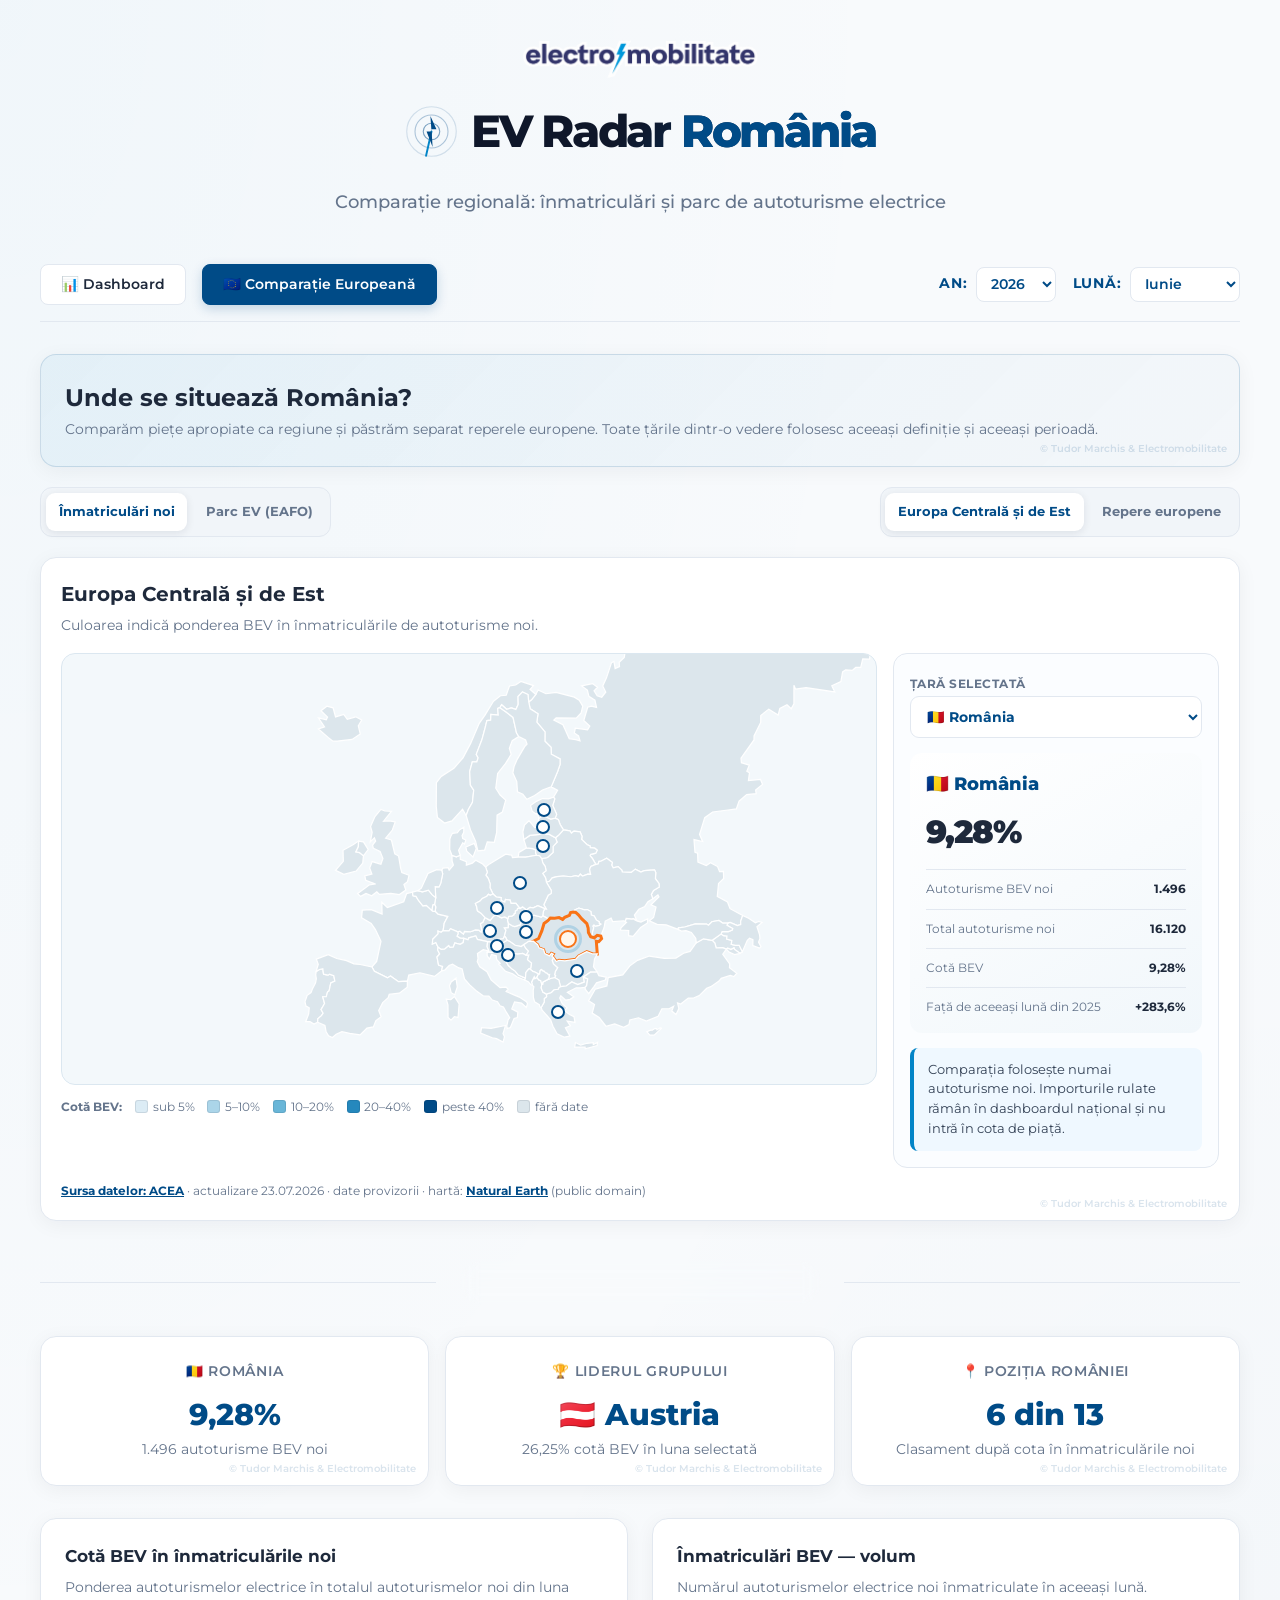
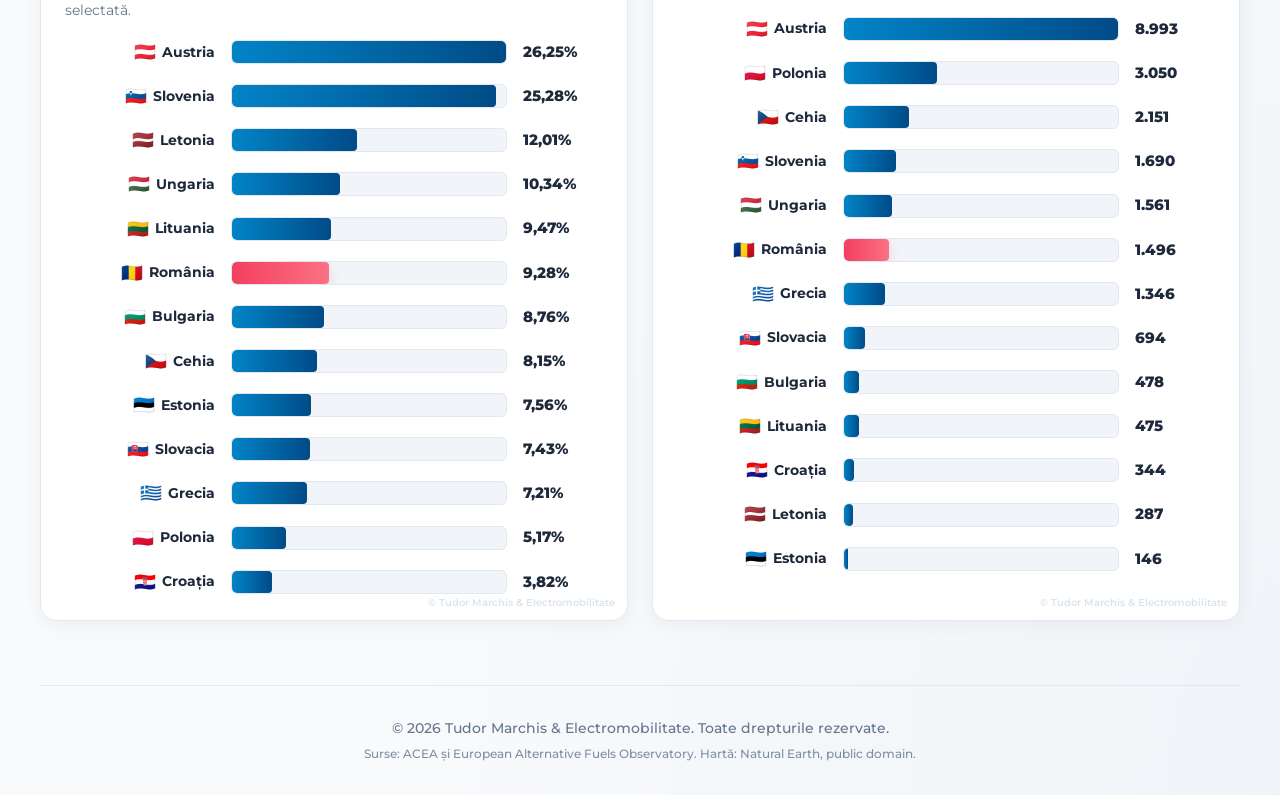
==== commit f41c8edd: "Improve mobile comparison and historical totals" ====
--- a/comparatie.html
+++ b/comparatie.html
@@ -35,7 +35,7 @@
     <link rel="preconnect" href="https://fonts.googleapis.com">
     <link rel="preconnect" href="https://fonts.gstatic.com" crossorigin>
     <link href="https://fonts.googleapis.com/css2?family=Montserrat:wght@400;500;600;700;800;900&family=Plus+Jakarta+Sans:wght@300;400;500;600;700&display=swap" rel="stylesheet">
-    <link rel="stylesheet" href="style.css?v=12">
+    <link rel="stylesheet" href="style.css?v=13">
     <style>
         .nav-header {
             display: flex;
@@ -337,6 +337,6 @@
              <p style="margin-top: 0.25rem; font-size: 0.75rem; opacity: 0.8;">Surse: ACEA și European Alternative Fuels Observatory. Hartă: Natural Earth, public domain.</p>
          </footer>
      </div>
-    <script src="comparatie.js?v=10"></script>
+    <script src="comparatie.js?v=11"></script>
 </body>
 </html>
--- a/style.css
+++ b/style.css
@@ -451,8 +451,20 @@
 
     .comparison-page .map-shell,
     .comparison-page #europe-map {
-        height: 340px;
-        min-height: 340px;
+        height: 390px;
+        min-height: 390px;
+    }
+
+    .comparison-page .map-hotspot {
+        width: 18px;
+        height: 18px;
+    }
+
+    .comparison-page .map-hotspot:hover,
+    .comparison-page .map-hotspot:focus-visible,
+    .comparison-page .map-hotspot.is-selected {
+        width: 22px;
+        height: 22px;
     }
 
     .comparison-page .selected-country-value {
@@ -1081,13 +1093,40 @@
     margin-left: 1.5rem;
 }
 
-.month-divider span {
+.month-divider > span {
     background: #ffffff;
     padding: 0.6rem 1.8rem;
     border: 1px solid var(--border-color);
     border-radius: 50px;
     box-shadow: 0 4px 12px rgba(15, 23, 42, 0.05);
     backdrop-filter: blur(8px);
+}
+
+.monthly-total-card {
+    display: flex;
+    align-items: center;
+    justify-content: space-between;
+    gap: 1.5rem;
+    margin-bottom: 1.5rem;
+    padding: 1.25rem 1.5rem;
+    border-left: 5px solid var(--primary-color);
+    background: linear-gradient(135deg, #ffffff 0%, #f1f7fb 100%);
+}
+
+.monthly-total-card .stat-label {
+    margin-bottom: 0.2rem;
+    color: var(--primary-color);
+}
+
+.monthly-total-card .stat-value {
+    flex: 0 0 auto;
+    font-size: 2.75rem;
+}
+
+.monthly-total-copy p {
+    color: var(--text-muted);
+    font-size: 0.82rem;
+    line-height: 1.45;
 }
 
 /* Admin panel display controls */
@@ -1366,6 +1405,10 @@
     color: #004b87;
 }
 
+.v-bar-val-static.is-staggered {
+    margin-bottom: 24px;
+}
+
 /* Badge-uri de crestere */
 .growth-badges-row {
     display: flex;
@@ -1521,6 +1564,18 @@
     .v-bar-val-static {
         font-size: 0.58rem !important;
     }
+    .v-bar-val-static.is-staggered {
+        margin-bottom: 21px !important;
+    }
+    .monthly-total-card {
+        align-items: flex-start;
+        flex-direction: column;
+        gap: 0.5rem;
+        padding: 1rem;
+    }
+    .monthly-total-card .stat-value {
+        font-size: 2.5rem;
+    }
 
     /* Responsive Tables on mobile */
     .table-container {
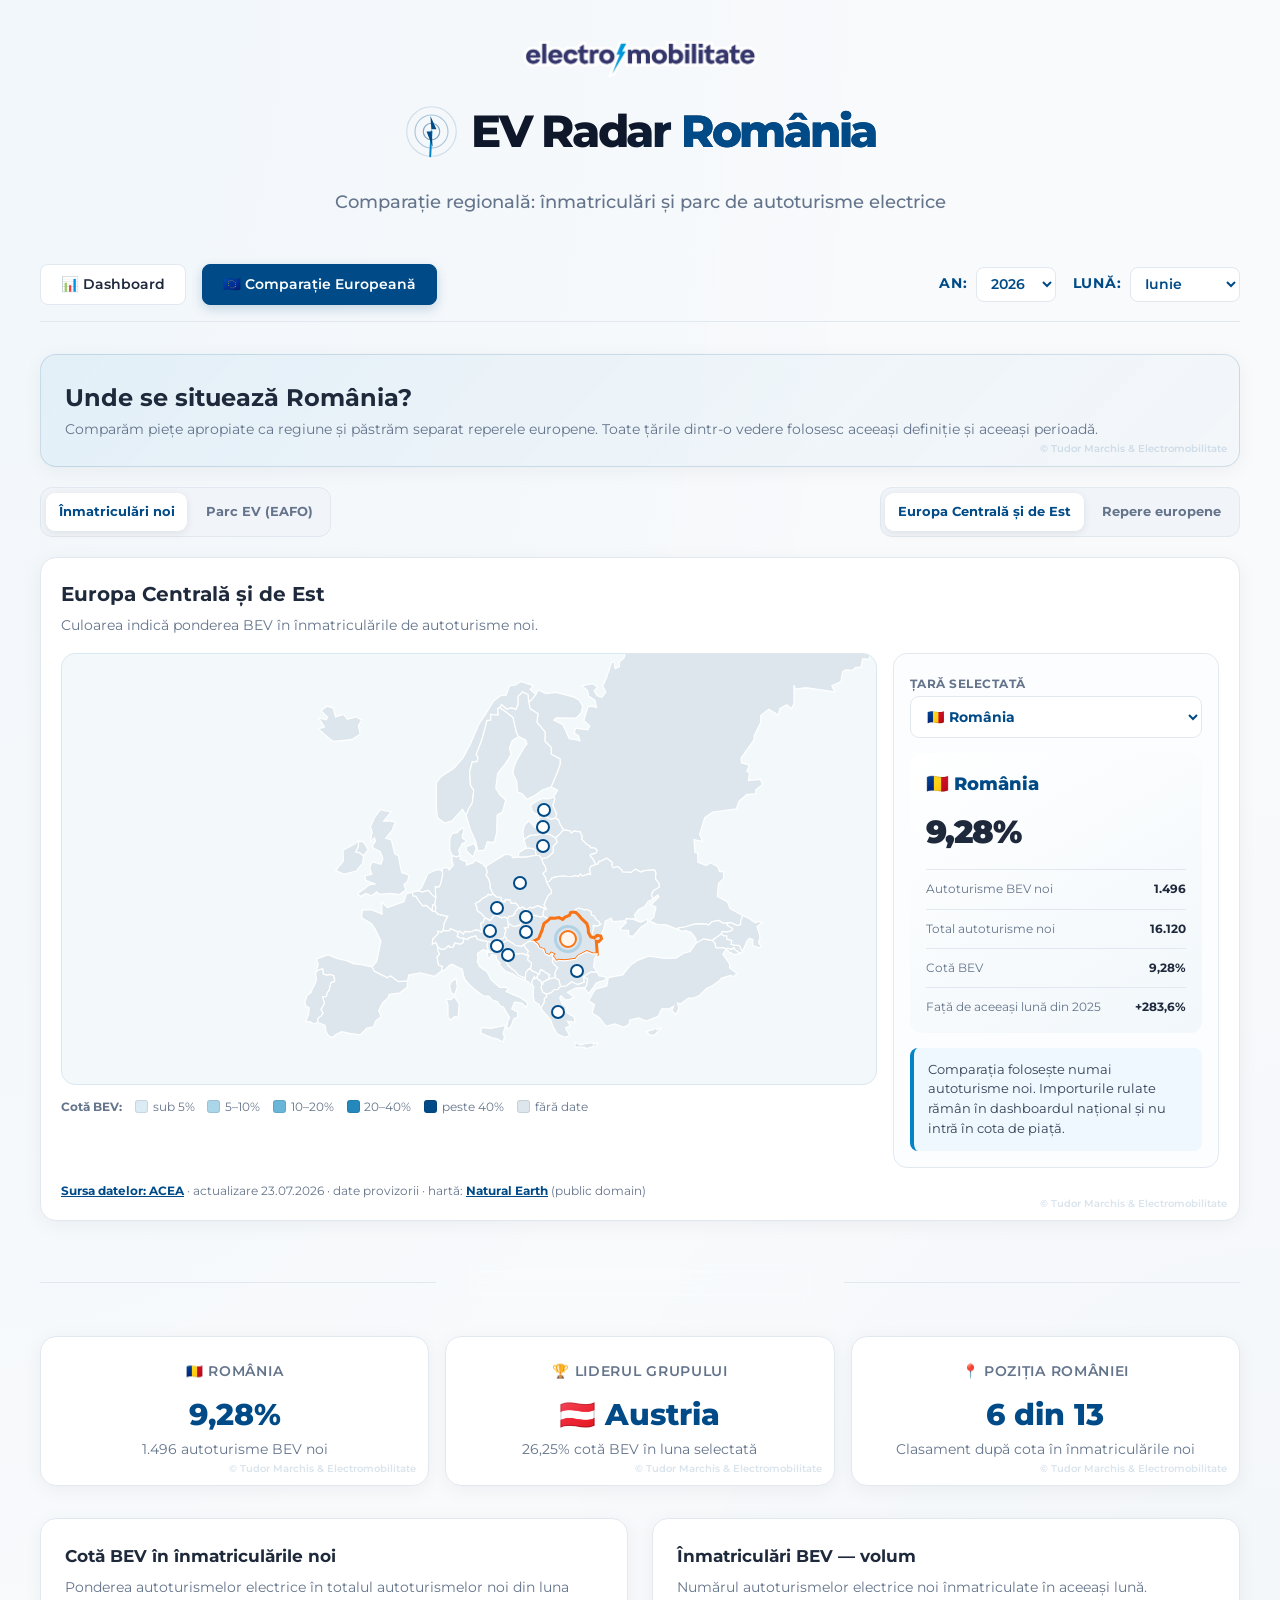
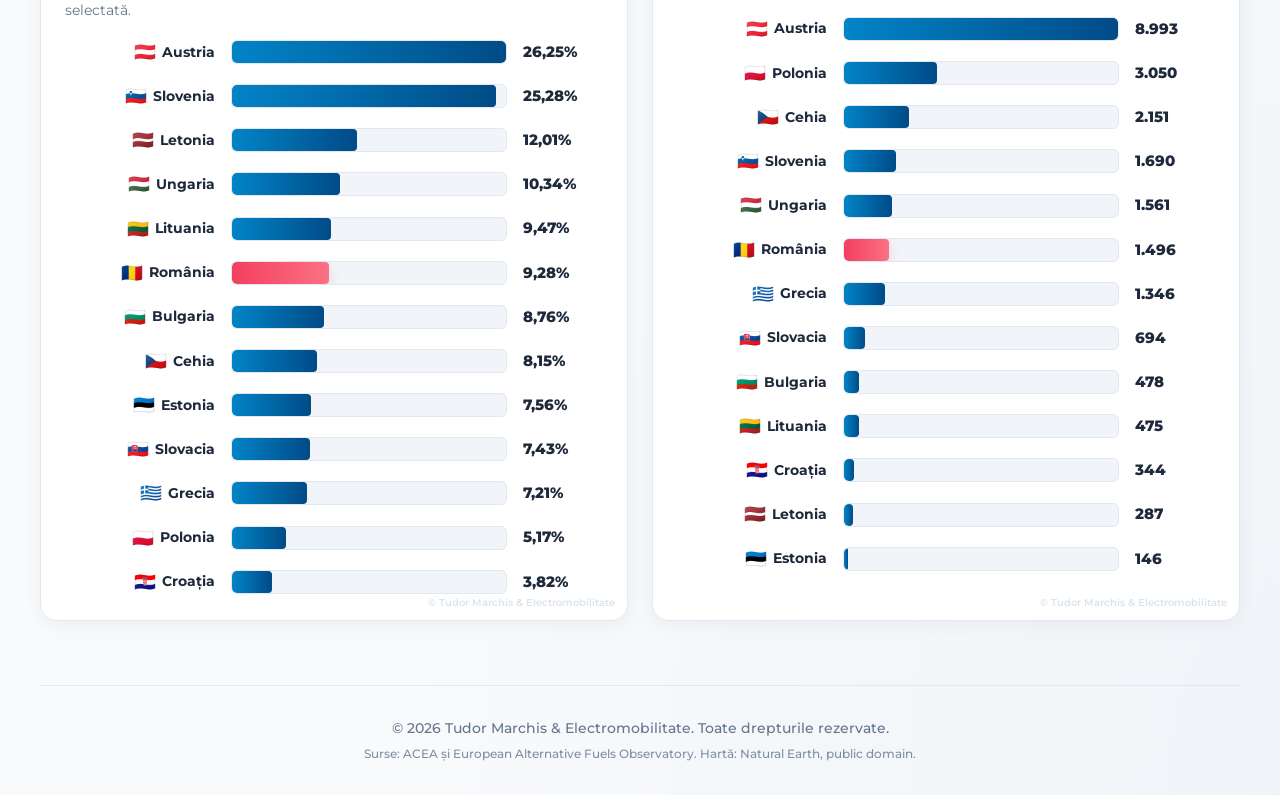
==== commit 6ffed2b0: "Consolidate public dashboard routes" ====
--- a/comparatie.html
+++ b/comparatie.html
@@ -201,7 +201,7 @@
         <!-- Meniu Navigare -->
         <div class="nav-header" style="display: flex; justify-content: space-between; align-items: center; margin-bottom: 2rem; border-bottom: 1px solid var(--border-color); padding-bottom: 1rem; flex-wrap: wrap; gap: 1rem;">
             <div class="nav-links" style="display: flex; gap: 1rem;">
-                <a href="index.html" class="nav-btn" style="background: #ffffff; border: 1px solid var(--border-color); color: var(--text-color); font-weight: 600; text-decoration: none; padding: 0.5rem 1.25rem; border-radius: 8px; font-size: 0.9rem; transition: all 0.2s;">📊 Dashboard</a>
+                <a href="./" class="nav-btn" style="background: #ffffff; border: 1px solid var(--border-color); color: var(--text-color); font-weight: 600; text-decoration: none; padding: 0.5rem 1.25rem; border-radius: 8px; font-size: 0.9rem; transition: all 0.2s;">📊 Dashboard</a>
                 <a href="comparatie.html" class="nav-btn active" style="background: var(--primary-color); border: 1px solid var(--primary-color); color: #ffffff; box-shadow: 0 4px 12px rgba(0, 75, 135, 0.2); font-weight: 600; text-decoration: none; padding: 0.5rem 1.25rem; border-radius: 8px; font-size: 0.9rem;">🇪🇺 Comparație Europeană</a>
             </div>
             <div id="registration-period-controls" class="comparison-period-controls">
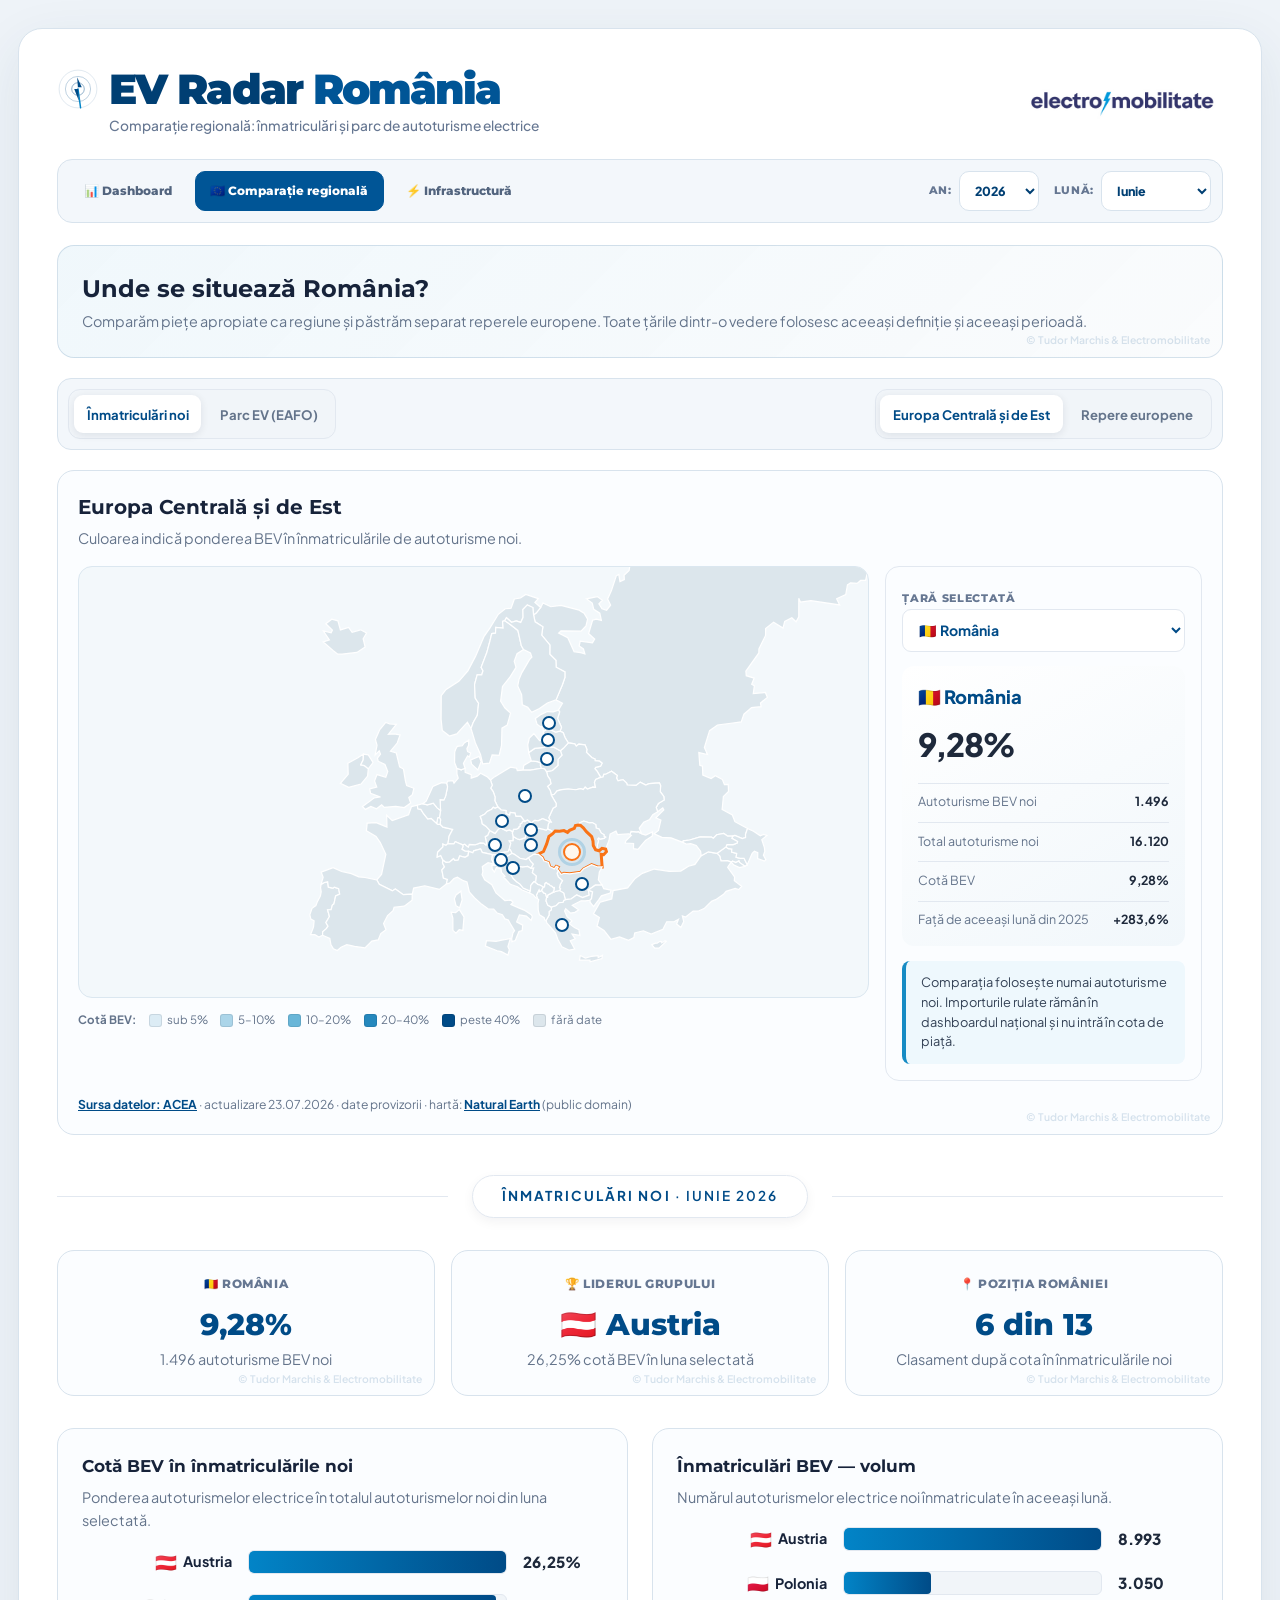
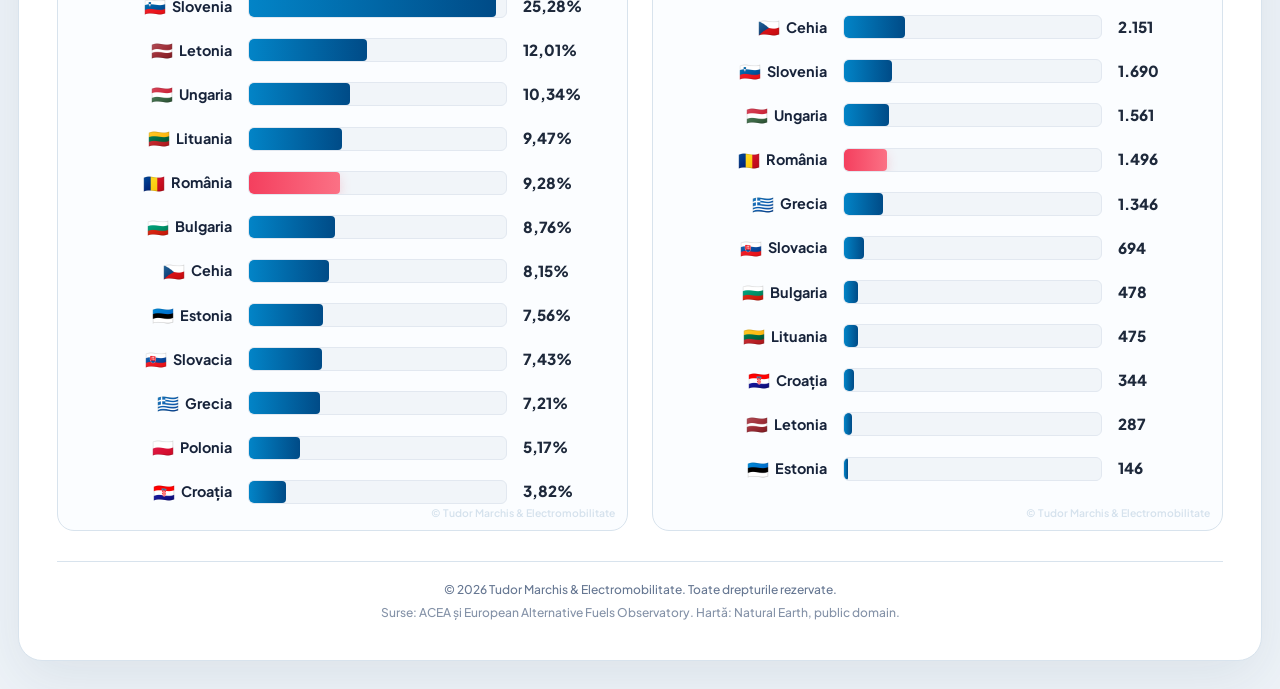
==== commit f1848b35: "Publish charging infrastructure and unify public design" ====
--- a/comparatie.html
+++ b/comparatie.html
@@ -14,14 +14,15 @@
     <meta http-equiv="Expires" content="0" />
     <!-- Open Graph / Social Media Preview Meta Tags -->
     <meta property="og:type" content="website">
-    <meta property="og:url" content="https://tudormarchis95-ux.github.io/ev-radar-ro/comparatie.html">
+    <link rel="canonical" href="https://evradar.electromobilitate.com/comparatie.html">
+    <meta property="og:url" content="https://evradar.electromobilitate.com/comparatie.html">
     <meta property="og:title" content="Comparație Europeană EV - EV Radar România">
     <meta property="og:description" content="Procesator și Agregator Lunar de Date Înmatriculări și Radieri EV din România. Partener Electromobilitate.">
     <meta property="og:image" content="https://tudormarchis95-ux.github.io/ev-radar-ro/social_preview.png">
 
     <!-- Twitter Card Meta Tags -->
     <meta name="twitter:card" content="summary_large_image">
-    <meta name="twitter:url" content="https://tudormarchis95-ux.github.io/ev-radar-ro/comparatie.html">
+    <meta name="twitter:url" content="https://evradar.electromobilitate.com/comparatie.html">
     <meta name="twitter:title" content="Comparație Europeană EV - EV Radar România">
     <meta name="twitter:description" content="Procesator și Agregator Lunar de Date Înmatriculări și Radieri EV din România. Partener Electromobilitate.">
     <meta name="twitter:image" content="https://tudormarchis95-ux.github.io/ev-radar-ro/social_preview.png">
@@ -35,7 +36,7 @@
     <link rel="preconnect" href="https://fonts.googleapis.com">
     <link rel="preconnect" href="https://fonts.gstatic.com" crossorigin>
     <link href="https://fonts.googleapis.com/css2?family=Montserrat:wght@400;500;600;700;800;900&family=Plus+Jakarta+Sans:wght@300;400;500;600;700&display=swap" rel="stylesheet">
-    <link rel="stylesheet" href="style.css?v=13">
+    <link rel="stylesheet" href="style.css?v=15">
     <style>
         .nav-header {
             display: flex;
@@ -163,7 +164,7 @@
 </head>
 <body class="comparison-page">
     <div class="app-container">
-        <header style="display: flex; flex-direction: column; align-items: center; gap: 0.75rem; margin-bottom: 3rem;">
+        <header class="site-header" style="display: flex; flex-direction: column; align-items: center; gap: 0.75rem; margin-bottom: 3rem;">
             <!-- Logo Partner Electromobilitate -->
             <div class="partner-logo" style="margin-bottom: 0.25rem;">
                 <a href="https://electromobilitate.com" target="_blank" rel="noopener">
@@ -199,10 +200,11 @@
         </header>
 
         <!-- Meniu Navigare -->
-        <div class="nav-header" style="display: flex; justify-content: space-between; align-items: center; margin-bottom: 2rem; border-bottom: 1px solid var(--border-color); padding-bottom: 1rem; flex-wrap: wrap; gap: 1rem;">
+        <div class="nav-header site-nav" style="display: flex; justify-content: space-between; align-items: center; margin-bottom: 2rem; border-bottom: 1px solid var(--border-color); padding-bottom: 1rem; flex-wrap: wrap; gap: 1rem;">
             <div class="nav-links" style="display: flex; gap: 1rem;">
                 <a href="./" class="nav-btn" style="background: #ffffff; border: 1px solid var(--border-color); color: var(--text-color); font-weight: 600; text-decoration: none; padding: 0.5rem 1.25rem; border-radius: 8px; font-size: 0.9rem; transition: all 0.2s;">📊 Dashboard</a>
-                <a href="comparatie.html" class="nav-btn active" style="background: var(--primary-color); border: 1px solid var(--primary-color); color: #ffffff; box-shadow: 0 4px 12px rgba(0, 75, 135, 0.2); font-weight: 600; text-decoration: none; padding: 0.5rem 1.25rem; border-radius: 8px; font-size: 0.9rem;">🇪🇺 Comparație Europeană</a>
+                <a href="comparatie.html" class="nav-btn active" style="background: var(--primary-color); border: 1px solid var(--primary-color); color: #ffffff; box-shadow: 0 4px 12px rgba(0, 75, 135, 0.2); font-weight: 600; text-decoration: none; padding: 0.5rem 1.25rem; border-radius: 8px; font-size: 0.9rem;">🇪🇺 Comparație regională</a>
+                <a href="infrastructura.html" class="nav-btn">⚡ Infrastructură</a>
             </div>
             <div id="registration-period-controls" class="comparison-period-controls">
                 <label for="public-year-select" style="font-weight: 700; color: var(--primary-color); font-size: 0.85rem; text-transform: uppercase; letter-spacing: 0.05em;">An:</label>
--- a/style.css
+++ b/style.css
@@ -361,24 +361,55 @@
     font-weight: 700;
 }
 
-.data-definition-note {
+.footer-methodology {
     max-width: 900px;
-    margin: 1rem auto 0;
-    padding: 0.85rem 1rem;
-    border-left: 4px solid var(--secondary-color);
-    border-radius: 8px;
-    background: rgba(239, 248, 255, 0.9);
-    color: #334155;
-    font-size: 0.8rem;
+    margin: 0 auto 1.5rem;
+    border: 1px solid var(--border-color);
+    border-radius: 10px;
+    background: rgba(255, 255, 255, 0.65);
+    text-align: left;
+}
+
+.footer-methodology summary {
+    display: flex;
+    align-items: center;
+    padding: 0.7rem 0.9rem;
+    color: var(--primary-color);
+    cursor: pointer;
+    font-size: 0.75rem;
+    font-weight: 700;
+    letter-spacing: 0.04em;
+    list-style: none;
+    text-transform: uppercase;
+}
+
+.footer-methodology summary::-webkit-details-marker {
+    display: none;
+}
+
+.footer-methodology summary::after {
+    content: "+";
+    margin-left: auto;
+    font-size: 1rem;
+}
+
+.footer-methodology[open] summary::after {
+    content: "−";
+}
+
+.footer-methodology > div {
+    padding: 0.75rem 0.9rem 0.9rem;
+    border-top: 1px solid var(--border-color);
+    color: var(--text-muted);
+    font-size: 0.76rem;
     line-height: 1.55;
-    text-align: left;
-}
-
-.data-definition-note p + p {
-    margin-top: 0.45rem;
-}
-
-.data-definition-note a,
+}
+
+.footer-methodology p + p {
+    margin-top: 0.35rem;
+}
+
+.footer-methodology a,
 .comparison-page .comparison-notice a {
     color: var(--primary-color);
     font-weight: 700;
@@ -471,8 +502,10 @@
         font-size: 1.75rem;
     }
 
-    .data-definition-note {
-        padding: 0.75rem 0.8rem;
+    .footer-methodology summary,
+    .footer-methodology > div {
+        padding-left: 0.75rem;
+        padding-right: 0.75rem;
     }
 }
 
@@ -1647,3 +1680,420 @@
         text-align: right !important;
     }
 }
+
+/* --- SISTEM VIZUAL PUBLIC 2026 --- */
+body.public-dashboard,
+body.comparison-page {
+    margin: 0;
+    padding: 28px 18px;
+    background: #eef3f8;
+    background-image: none;
+    color: #17233a;
+    font-family: "Plus Jakarta Sans", Arial, sans-serif;
+    overflow-x: hidden;
+}
+
+.public-dashboard .app-container,
+.comparison-page .app-container {
+    min-width: 0;
+    max-width: 1380px;
+    padding: clamp(20px, 3vw, 38px);
+    border: 1px solid #d8e3ed;
+    border-radius: 24px;
+    background: #ffffff;
+    box-shadow: 0 18px 55px rgba(28, 61, 91, 0.09);
+}
+
+.public-dashboard .site-header,
+.comparison-page .site-header {
+    display: grid !important;
+    grid-template-columns: minmax(0, 1fr) auto;
+    grid-template-rows: auto auto;
+    align-items: center !important;
+    gap: 4px 24px !important;
+    margin: 0 0 22px !important;
+    text-align: left;
+}
+
+.public-dashboard .site-header .partner-logo,
+.comparison-page .site-header .partner-logo {
+    grid-column: 2;
+    grid-row: 1 / span 2;
+    margin: 0 !important;
+}
+
+.public-dashboard .site-header .partner-logo img,
+.comparison-page .site-header .partner-logo img {
+    width: auto;
+    height: 38px !important;
+    max-width: 220px !important;
+}
+
+.public-dashboard .site-header .logo-area,
+.comparison-page .site-header .logo-area {
+    grid-column: 1;
+    grid-row: 1;
+    justify-content: flex-start !important;
+    gap: 10px !important;
+    margin: 0;
+}
+
+.public-dashboard .site-header .ev-radar-logo,
+.comparison-page .site-header .ev-radar-logo {
+    width: 42px;
+    height: 42px;
+}
+
+.public-dashboard .site-header h1,
+.comparison-page .site-header h1 {
+    color: #003f73;
+    background: none;
+    font-family: Montserrat, Arial, sans-serif;
+    font-size: clamp(28px, 3.6vw, 42px) !important;
+    font-weight: 900 !important;
+    letter-spacing: -0.045em;
+    line-height: 1.05;
+    -webkit-text-fill-color: currentColor;
+}
+
+.public-dashboard .site-header h1 span,
+.comparison-page .site-header h1 span {
+    color: #005596;
+    -webkit-text-fill-color: currentColor;
+}
+
+.public-dashboard .site-header .subtitle,
+.comparison-page .site-header .subtitle {
+    grid-column: 1;
+    grid-row: 2;
+    margin: 0 0 0 52px;
+    color: #667792;
+    font-size: 0.86rem;
+    font-weight: 500;
+    text-align: left;
+}
+
+.public-dashboard .site-nav,
+.comparison-page .site-nav {
+    padding: 11px !important;
+    margin-bottom: 22px !important;
+    border: 1px solid #d8e3ed !important;
+    border-radius: 15px;
+    background: #f3f7fb;
+}
+
+.public-dashboard .nav-links,
+.comparison-page .nav-links {
+    gap: 7px !important;
+}
+
+.public-dashboard .nav-btn,
+.comparison-page .nav-btn {
+    display: inline-flex;
+    align-items: center;
+    justify-content: center;
+    min-height: 40px;
+    padding: 0.58rem 0.9rem !important;
+    border: 1px solid transparent !important;
+    border-radius: 10px !important;
+    background: transparent !important;
+    box-shadow: none !important;
+    color: #52647e !important;
+    font-family: Montserrat, Arial, sans-serif;
+    font-size: 0.76rem !important;
+    font-weight: 800 !important;
+    line-height: 1.2;
+    text-decoration: none;
+}
+
+.public-dashboard .nav-btn:hover,
+.comparison-page .nav-btn:hover {
+    border-color: #d8e3ed !important;
+    background: #ffffff !important;
+    color: #005596 !important;
+}
+
+.public-dashboard .nav-btn.active,
+.comparison-page .nav-btn.active {
+    border-color: #005596 !important;
+    background: #005596 !important;
+    color: #ffffff !important;
+}
+
+.public-dashboard .period-controls,
+.comparison-page .comparison-period-controls {
+    gap: 7px;
+    color: #667792;
+}
+
+.public-dashboard .period-controls label,
+.comparison-page .comparison-period-controls label,
+.comparison-page .comparison-period-label {
+    color: #667792 !important;
+    font-family: Montserrat, Arial, sans-serif;
+    font-size: 0.68rem !important;
+    font-weight: 800 !important;
+    letter-spacing: 0.06em !important;
+}
+
+.public-dashboard .month-select,
+.comparison-page .month-select {
+    min-height: 40px;
+    padding: 0.45rem 0.68rem !important;
+    border: 1px solid #d8e3ed;
+    border-radius: 10px;
+    background: #ffffff;
+    color: #003f73;
+    font-size: 0.78rem !important;
+    font-weight: 800;
+}
+
+.public-dashboard .card,
+.comparison-page .card {
+    border-color: #d8e3ed;
+    border-radius: 17px;
+    background-color: #fbfdff;
+    box-shadow: none;
+}
+
+.public-dashboard .card:hover,
+.comparison-page .card:hover {
+    border-color: #c3d5e4;
+    box-shadow: none;
+}
+
+.public-dashboard .fleet-hero-card {
+    padding: clamp(26px, 4vw, 48px) !important;
+    border-color: #bed7e9 !important;
+    background: linear-gradient(145deg, #f5fbff 0%, #edf6fb 100%) !important;
+}
+
+.public-dashboard .fleet-hero-card .stat-label {
+    color: #005596 !important;
+    font-family: Montserrat, Arial, sans-serif;
+    font-size: 0.84rem !important;
+}
+
+.public-dashboard .fleet-hero-card #val-national-fleet {
+    color: #003f73 !important;
+    font-family: Montserrat, Arial, sans-serif;
+    font-size: clamp(3.4rem, 8vw, 6rem) !important;
+    letter-spacing: -0.055em;
+    line-height: 1;
+}
+
+.public-dashboard .monthly-total-card {
+    border-left: 0;
+    border-color: #9fd9cb;
+    background: #f1fbf8;
+}
+
+.public-dashboard .monthly-total-card .stat-value {
+    color: #18a87c;
+    font-family: Montserrat, Arial, sans-serif;
+}
+
+.public-dashboard .stat-label,
+.comparison-page .stat-label {
+    color: #667792;
+    font-family: Montserrat, Arial, sans-serif;
+    font-size: 0.72rem;
+    font-weight: 800;
+    letter-spacing: 0.055em;
+}
+
+.public-dashboard .stat-value,
+.comparison-page .stat-value,
+.public-dashboard h2,
+.public-dashboard h3,
+.comparison-page h2,
+.comparison-page h3 {
+    font-family: Montserrat, Arial, sans-serif;
+}
+
+.comparison-page .comparison-toolbar {
+    padding: 10px;
+    border: 1px solid #d8e3ed;
+    border-radius: 14px;
+    background: #f3f7fb;
+}
+
+.comparison-page .toggle-button {
+    border-radius: 9px;
+}
+
+.comparison-page .comparison-notice {
+    border-left-color: #168bc4;
+    background: #eef8fd;
+}
+
+.public-dashboard footer,
+.comparison-page footer {
+    margin-top: 30px !important;
+    padding-top: 18px !important;
+    border-top-color: #d8e3ed !important;
+    color: #667792 !important;
+    font-size: 0.75rem !important;
+}
+
+@media (max-width: 820px) {
+    body.public-dashboard,
+    body.comparison-page {
+        padding: 0;
+    }
+
+    .public-dashboard .app-container,
+    .comparison-page .app-container {
+        width: 100%;
+        padding: 18px;
+        border: 0;
+        border-radius: 0;
+        box-shadow: none;
+    }
+
+    .public-dashboard .site-header,
+    .comparison-page .site-header {
+        grid-template-columns: 1fr auto;
+        margin-bottom: 16px !important;
+    }
+
+    .public-dashboard .site-header .partner-logo img,
+    .comparison-page .site-header .partner-logo img {
+        height: 28px !important;
+        max-width: 145px !important;
+    }
+
+    .public-dashboard .site-header .logo-area,
+    .comparison-page .site-header .logo-area {
+        flex-direction: row !important;
+        text-align: left !important;
+    }
+
+    .public-dashboard .site-header .ev-radar-logo,
+    .comparison-page .site-header .ev-radar-logo {
+        width: 34px;
+        height: 34px;
+    }
+
+    .public-dashboard .site-header h1,
+    .comparison-page .site-header h1 {
+        font-size: clamp(23px, 6vw, 31px) !important;
+        text-align: left;
+    }
+
+    .public-dashboard .site-header h1 span,
+    .comparison-page .site-header h1 span {
+        display: inline;
+        font-size: inherit;
+        font-weight: inherit;
+    }
+
+    .public-dashboard .site-header .subtitle,
+    .comparison-page .site-header .subtitle {
+        margin-left: 44px;
+        padding: 0;
+        font-size: 0.72rem !important;
+    }
+
+    .public-dashboard .site-nav,
+    .comparison-page .site-nav {
+        align-items: stretch !important;
+        gap: 10px !important;
+    }
+
+    .public-dashboard .nav-links,
+    .comparison-page .nav-links {
+        display: grid !important;
+        grid-template-columns: repeat(3, minmax(0, 1fr));
+        width: 100% !important;
+    }
+
+    .public-dashboard .nav-btn,
+    .comparison-page .nav-btn {
+        width: 100%;
+        padding: 0.5rem 0.35rem !important;
+        font-size: 0.67rem !important;
+    }
+
+    .public-dashboard .period-controls,
+    .comparison-page .comparison-period-controls {
+        justify-content: center !important;
+        width: 100% !important;
+    }
+}
+
+@media (max-width: 520px) {
+    .public-dashboard .site-header,
+    .comparison-page .site-header {
+        grid-template-columns: 1fr;
+    }
+
+    .public-dashboard .site-header .partner-logo,
+    .comparison-page .site-header .partner-logo {
+        display: none;
+    }
+
+    .public-dashboard .site-header .subtitle,
+    .comparison-page .site-header .subtitle {
+        margin-left: 44px;
+        text-align: left;
+    }
+
+    .public-dashboard .site-nav,
+    .comparison-page .site-nav {
+        padding: 8px !important;
+        min-width: 0;
+        overflow: hidden;
+    }
+
+    .public-dashboard .nav-btn,
+    .comparison-page .nav-btn {
+        min-height: 44px;
+        min-width: 0;
+        overflow-wrap: anywhere;
+        white-space: normal;
+    }
+
+    .public-dashboard .stats-grid.grid-2,
+    .public-dashboard .stats-grid.grid-3,
+    .public-dashboard .stats-grid.grid-4,
+    .comparison-page .comparison-summary-grid {
+        grid-template-columns: 1fr !important;
+        gap: 10px;
+    }
+
+    .public-dashboard .card,
+    .comparison-page .card {
+        min-width: 0;
+        max-width: 100%;
+        padding: 16px;
+    }
+
+    .public-dashboard main,
+    .public-dashboard .results-section,
+    .public-dashboard .historical-charts-grid,
+    .public-dashboard .v-chart-scroll-wrapper,
+    .comparison-page main,
+    .comparison-page .comparison-details-grid,
+    .comparison-page .map-layout,
+    .comparison-page .map-panel {
+        min-width: 0;
+        max-width: 100%;
+    }
+
+    .public-dashboard .v-chart-scroll-wrapper {
+        overflow-x: auto !important;
+        overscroll-behavior-inline: contain;
+    }
+
+    .public-dashboard .month-divider {
+        min-width: 0;
+        text-align: center;
+    }
+
+    .public-dashboard .month-divider > span {
+        max-width: calc(100vw - 48px);
+        padding: 0.55rem 0.9rem;
+        white-space: normal;
+    }
+}
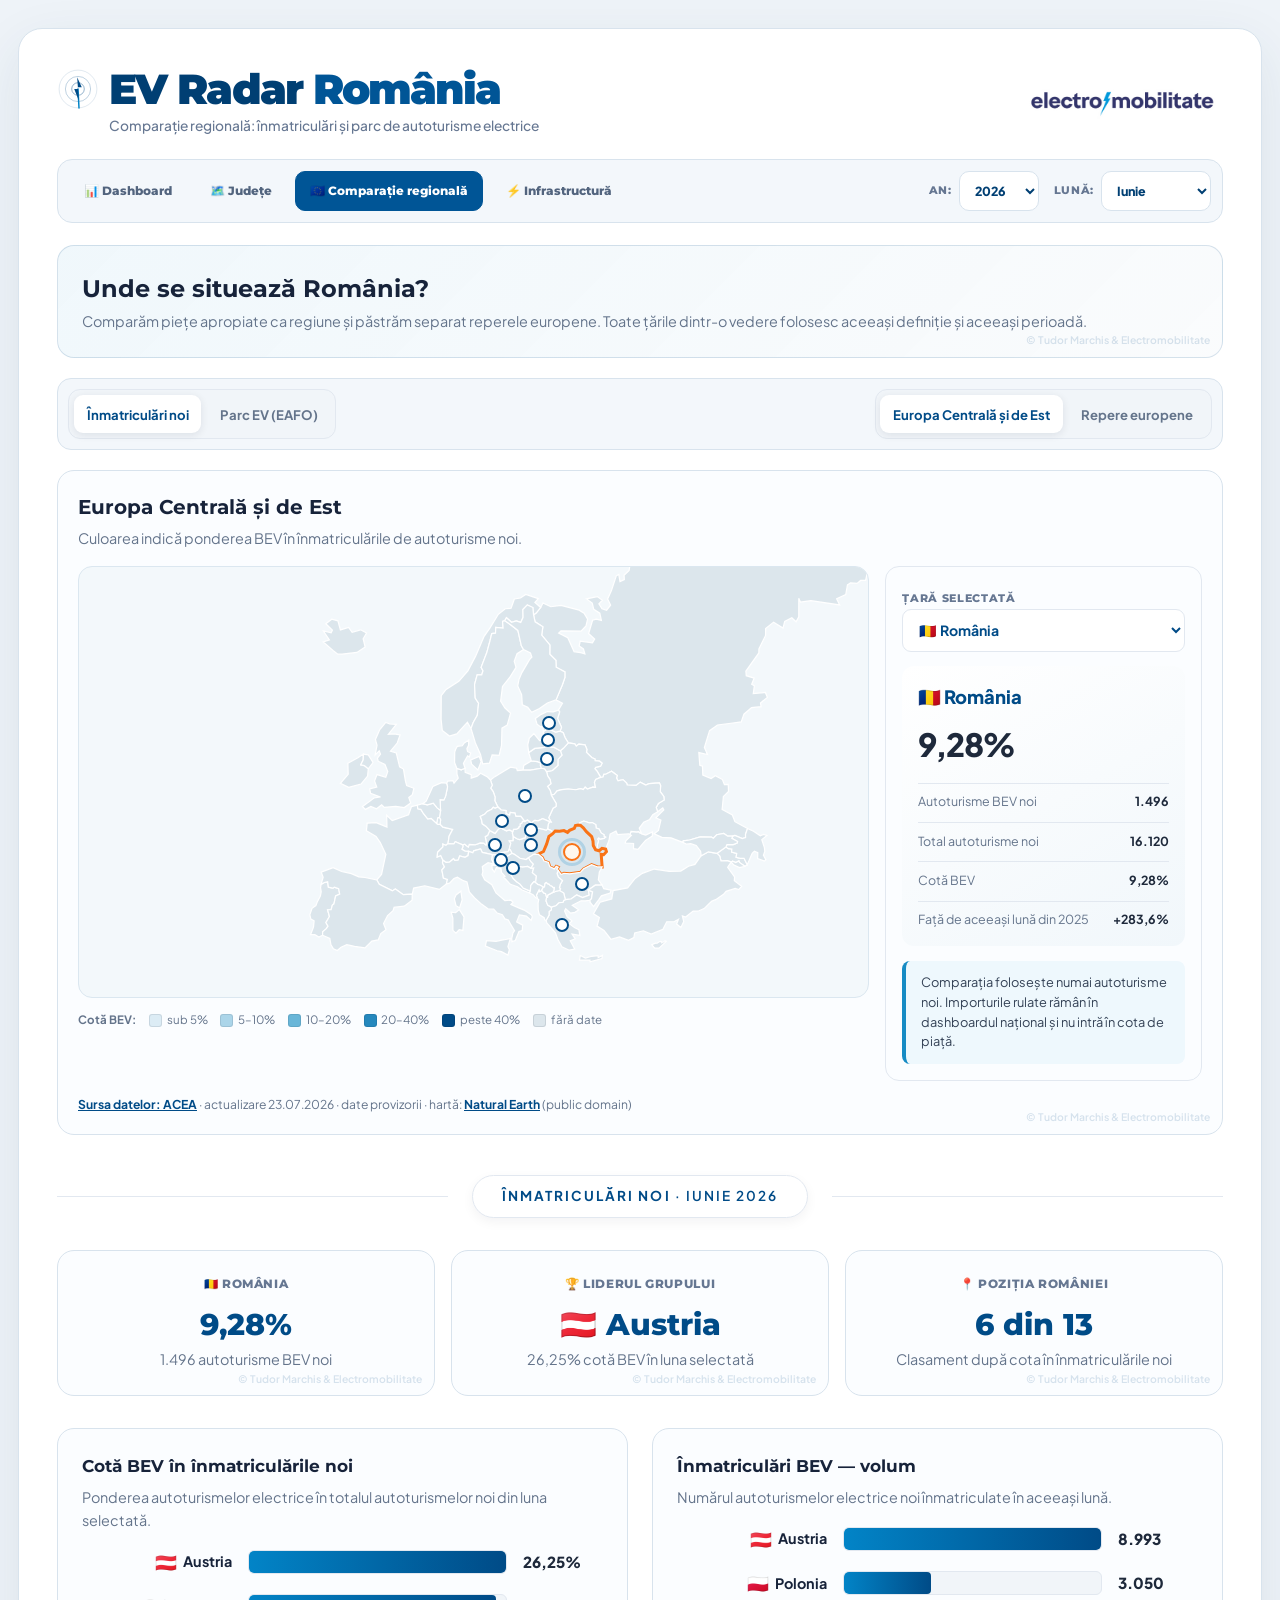
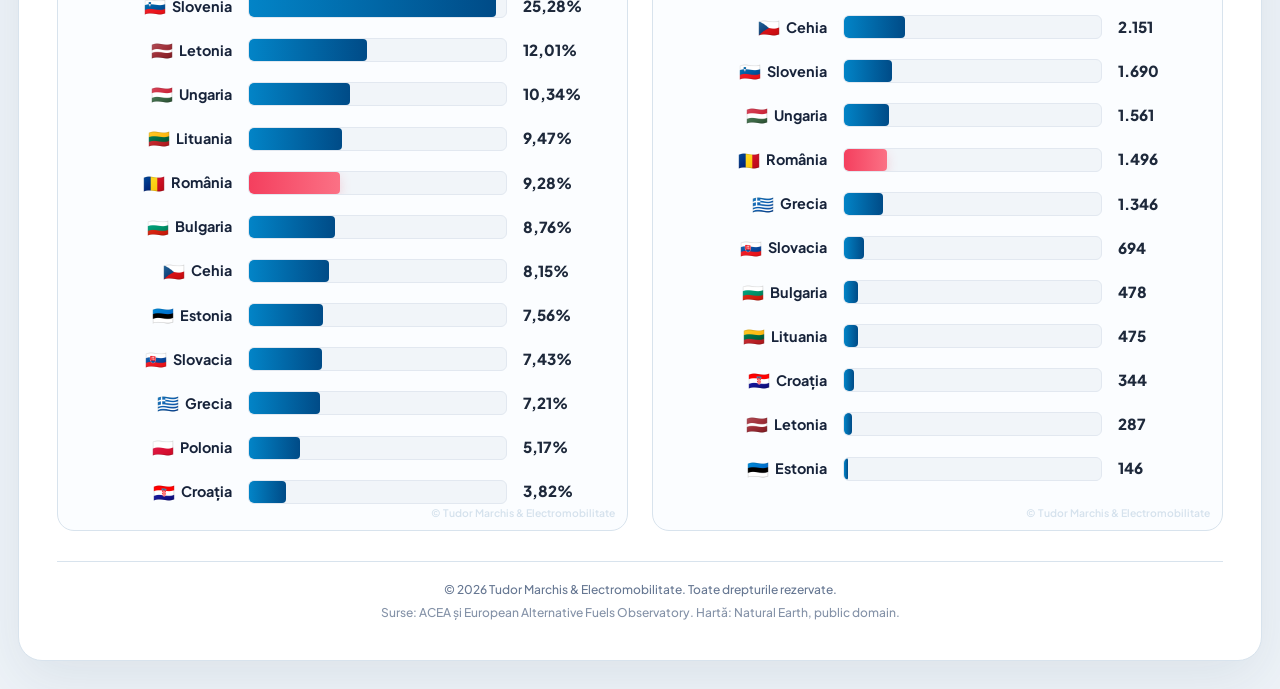
==== commit e78878e3: "Publish county registrations dashboard" ====
--- a/comparatie.html
+++ b/comparatie.html
@@ -36,7 +36,7 @@
     <link rel="preconnect" href="https://fonts.googleapis.com">
     <link rel="preconnect" href="https://fonts.gstatic.com" crossorigin>
     <link href="https://fonts.googleapis.com/css2?family=Montserrat:wght@400;500;600;700;800;900&family=Plus+Jakarta+Sans:wght@300;400;500;600;700&display=swap" rel="stylesheet">
-    <link rel="stylesheet" href="style.css?v=15">
+    <link rel="stylesheet" href="style.css?v=16">
     <style>
         .nav-header {
             display: flex;
@@ -203,6 +203,7 @@
         <div class="nav-header site-nav" style="display: flex; justify-content: space-between; align-items: center; margin-bottom: 2rem; border-bottom: 1px solid var(--border-color); padding-bottom: 1rem; flex-wrap: wrap; gap: 1rem;">
             <div class="nav-links" style="display: flex; gap: 1rem;">
                 <a href="./" class="nav-btn" style="background: #ffffff; border: 1px solid var(--border-color); color: var(--text-color); font-weight: 600; text-decoration: none; padding: 0.5rem 1.25rem; border-radius: 8px; font-size: 0.9rem; transition: all 0.2s;">📊 Dashboard</a>
+                <a href="judete.html" class="nav-btn">🗺️ Județe</a>
                 <a href="comparatie.html" class="nav-btn active" style="background: var(--primary-color); border: 1px solid var(--primary-color); color: #ffffff; box-shadow: 0 4px 12px rgba(0, 75, 135, 0.2); font-weight: 600; text-decoration: none; padding: 0.5rem 1.25rem; border-radius: 8px; font-size: 0.9rem;">🇪🇺 Comparație regională</a>
                 <a href="infrastructura.html" class="nav-btn">⚡ Infrastructură</a>
             </div>
--- a/style.css
+++ b/style.css
@@ -2004,7 +2004,7 @@
     .public-dashboard .nav-links,
     .comparison-page .nav-links {
         display: grid !important;
-        grid-template-columns: repeat(3, minmax(0, 1fr));
+        grid-template-columns: repeat(2, minmax(0, 1fr));
         width: 100% !important;
     }
 
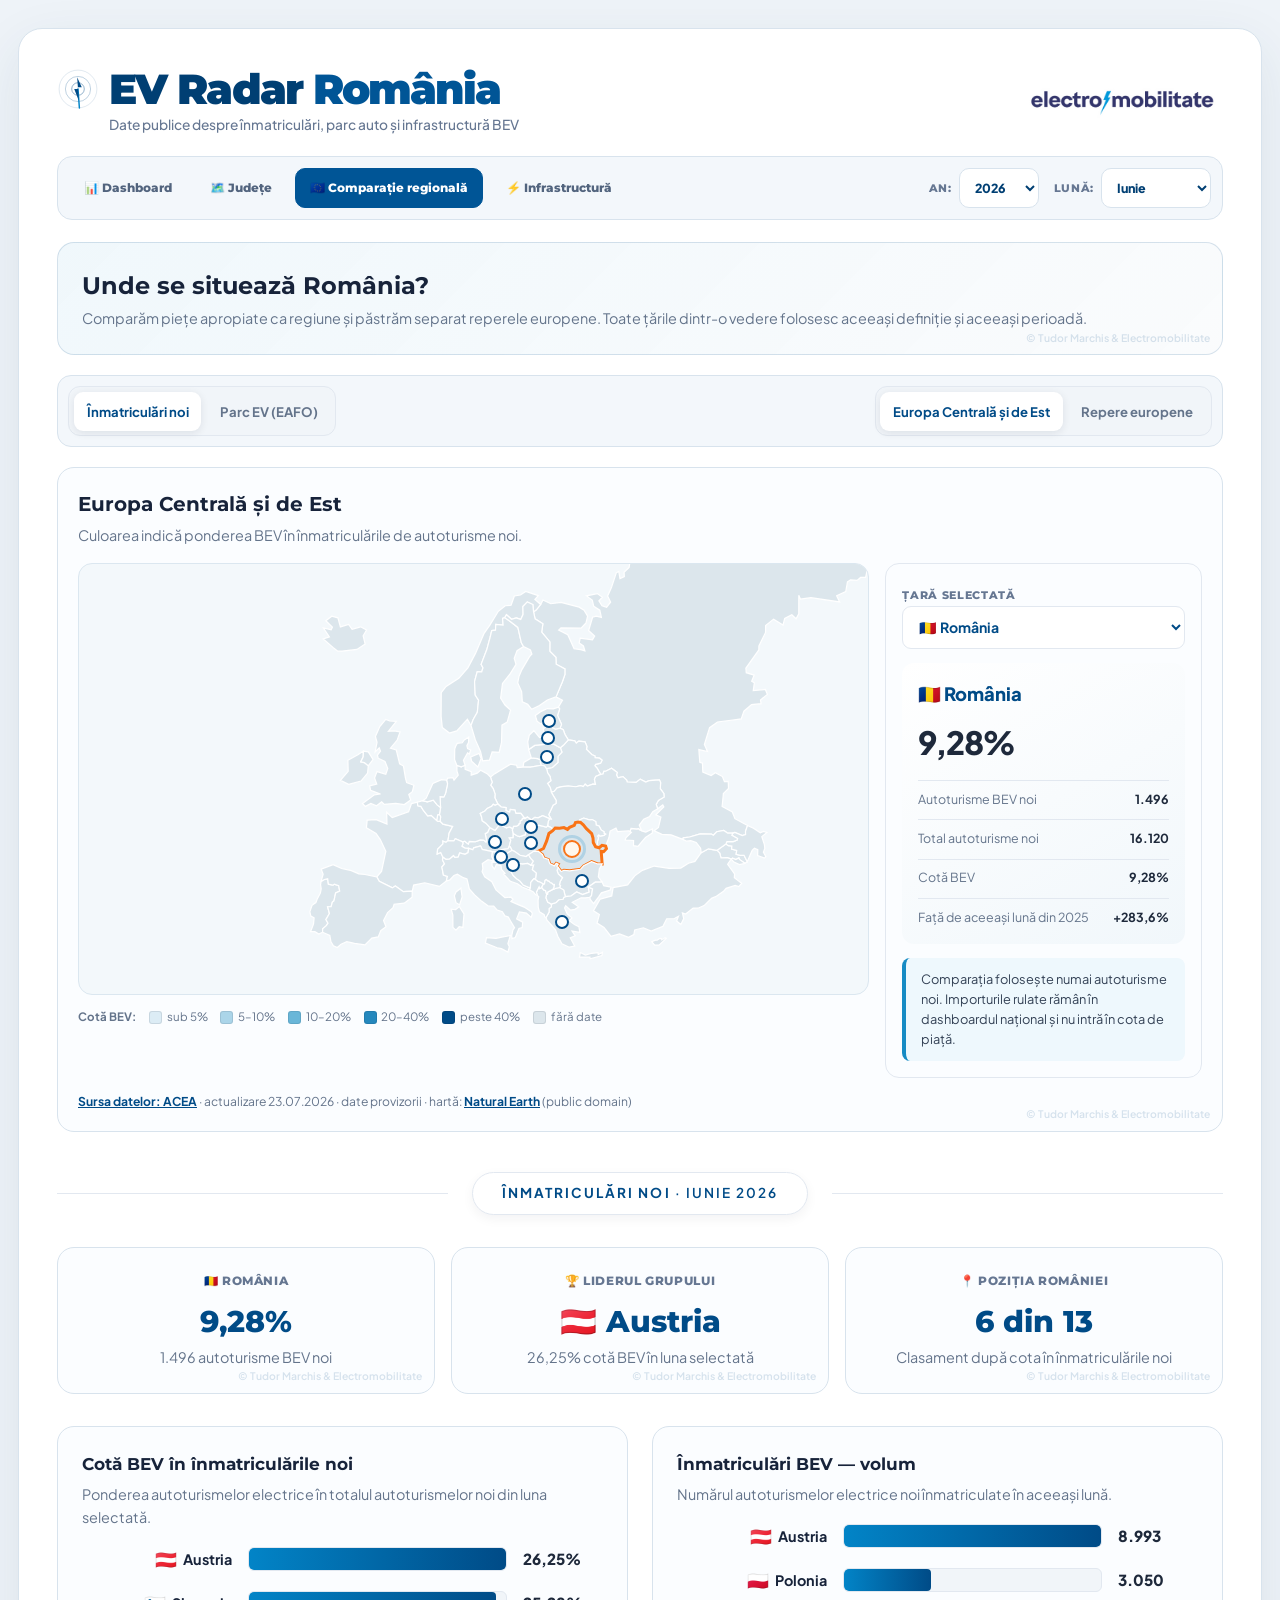
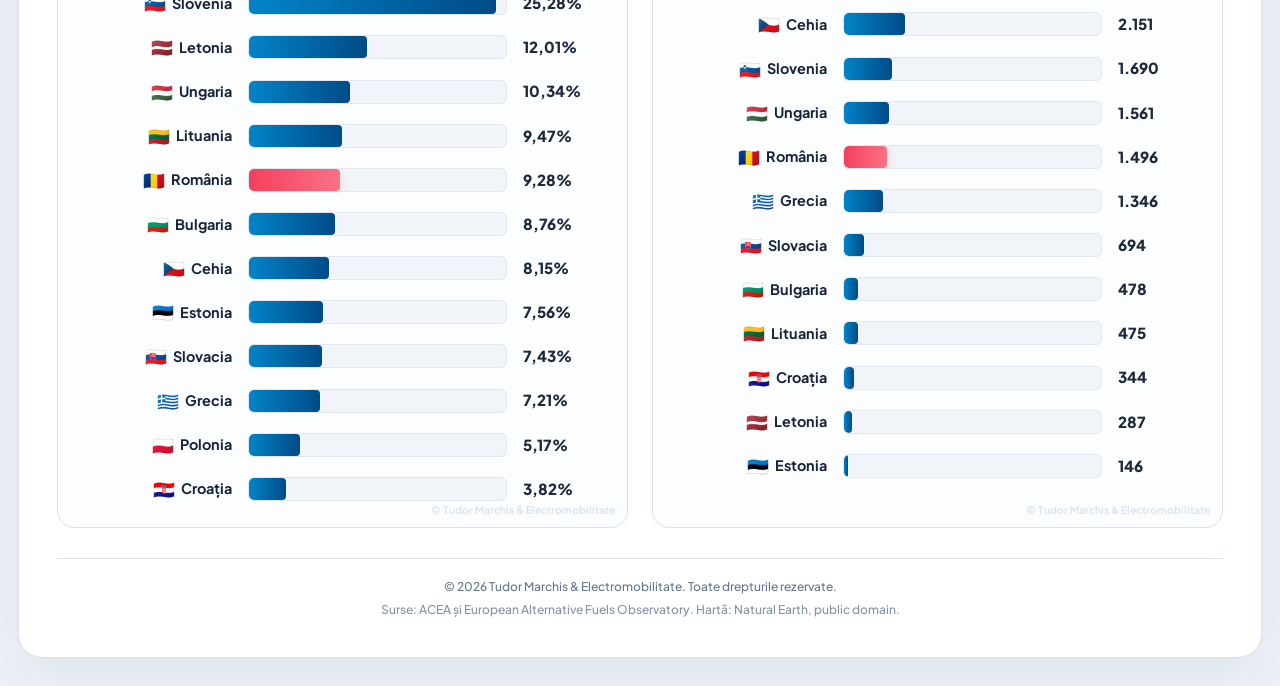
==== commit 385f0fea: "Unify public page headers" ====
--- a/comparatie.html
+++ b/comparatie.html
@@ -37,6 +37,7 @@
     <link rel="preconnect" href="https://fonts.gstatic.com" crossorigin>
     <link href="https://fonts.googleapis.com/css2?family=Montserrat:wght@400;500;600;700;800;900&family=Plus+Jakarta+Sans:wght@300;400;500;600;700&display=swap" rel="stylesheet">
     <link rel="stylesheet" href="style.css?v=16">
+    <link rel="stylesheet" href="site-chrome.css?v=1">
     <style>
         .nav-header {
             display: flex;
@@ -164,7 +165,7 @@
 </head>
 <body class="comparison-page">
     <div class="app-container">
-        <header class="site-header" style="display: flex; flex-direction: column; align-items: center; gap: 0.75rem; margin-bottom: 3rem;">
+        <header class="site-header evr-shared-header" style="display: flex; flex-direction: column; align-items: center; gap: 0.75rem; margin-bottom: 3rem;">
             <!-- Logo Partner Electromobilitate -->
             <div class="partner-logo" style="margin-bottom: 0.25rem;">
                 <a href="https://electromobilitate.com" target="_blank" rel="noopener">
@@ -196,7 +197,7 @@
                 </svg>
                 <h1 style="margin: 0; font-size: 2.8rem; font-weight: 800;">EV Radar <span>România</span></h1>
             </div>
-            <p class="subtitle">Comparație regională: înmatriculări și parc de autoturisme electrice</p>
+            <p class="subtitle">Date publice despre înmatriculări, parc auto și infrastructură BEV</p>
         </header>
 
         <!-- Meniu Navigare -->
--- a/site-chrome.css
+++ b/site-chrome.css
@@ -0,0 +1,112 @@
+.site-header.evr-shared-header {
+    display: grid !important;
+    grid-template-columns: minmax(0, 1fr) auto;
+    grid-template-rows: auto auto;
+    align-items: center !important;
+    gap: 4px 24px !important;
+    margin: 0 0 22px !important;
+    text-align: left;
+}
+
+.evr-shared-header .logo-area {
+    display: flex;
+    grid-column: 1;
+    grid-row: 1;
+    align-items: center;
+    justify-content: flex-start !important;
+    gap: 10px !important;
+    margin: 0;
+}
+
+.evr-shared-header .ev-radar-logo {
+    display: block;
+    width: 42px;
+    height: 42px;
+    flex: 0 0 auto;
+}
+
+.evr-shared-header h1 {
+    margin: 0;
+    color: #003f73;
+    background: none;
+    font-family: Montserrat, Arial, sans-serif;
+    font-size: clamp(28px, 3.6vw, 42px) !important;
+    font-weight: 900 !important;
+    letter-spacing: -.045em;
+    line-height: 1.05;
+    text-align: left;
+    -webkit-text-fill-color: currentColor;
+}
+
+.evr-shared-header h1 span {
+    color: #005596;
+    -webkit-text-fill-color: currentColor;
+}
+
+.evr-shared-header .subtitle {
+    grid-column: 1;
+    grid-row: 2;
+    margin: 0 0 0 52px !important;
+    padding: 0;
+    color: #667792;
+    font-family: "Plus Jakarta Sans", Arial, sans-serif;
+    font-size: .86rem !important;
+    font-weight: 500;
+    line-height: 1.4;
+    text-align: left;
+}
+
+.evr-shared-header .partner-logo {
+    grid-column: 2;
+    grid-row: 1 / span 2;
+    margin: 0 !important;
+}
+
+.evr-shared-header .partner-logo img {
+    display: block;
+    width: auto;
+    height: 38px !important;
+    max-width: 220px !important;
+}
+
+@media (max-width: 820px) {
+    .site-header.evr-shared-header {
+        grid-template-columns: 1fr auto;
+        margin-bottom: 16px !important;
+    }
+
+    .evr-shared-header .partner-logo img {
+        height: 28px !important;
+        max-width: 145px !important;
+    }
+
+    .evr-shared-header .ev-radar-logo {
+        width: 34px;
+        height: 34px;
+    }
+
+    .evr-shared-header h1 {
+        font-size: clamp(23px, 6vw, 31px) !important;
+    }
+
+    .evr-shared-header h1 span {
+        display: inline;
+        font-size: inherit;
+        font-weight: inherit;
+    }
+
+    .evr-shared-header .subtitle {
+        margin-left: 44px !important;
+        font-size: .72rem !important;
+    }
+}
+
+@media (max-width: 520px) {
+    .site-header.evr-shared-header {
+        grid-template-columns: 1fr;
+    }
+
+    .evr-shared-header .partner-logo {
+        display: none;
+    }
+}
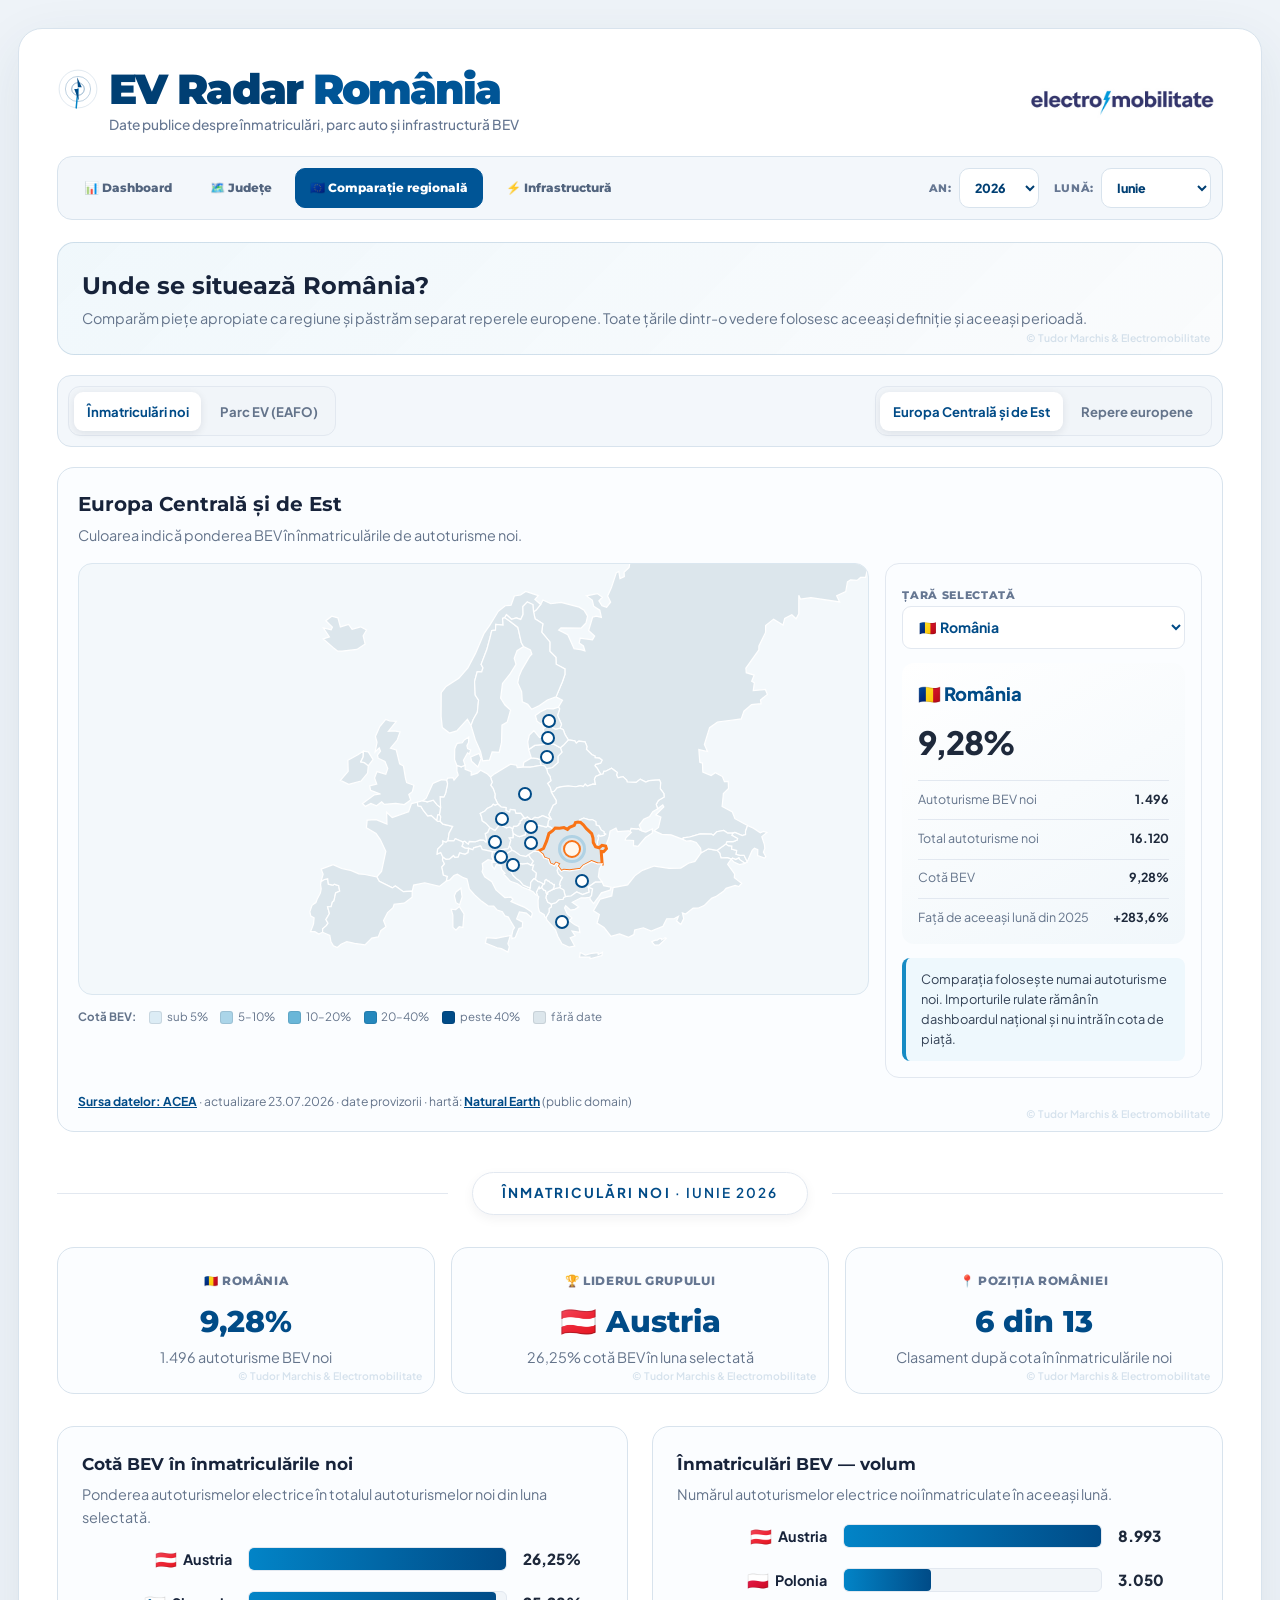
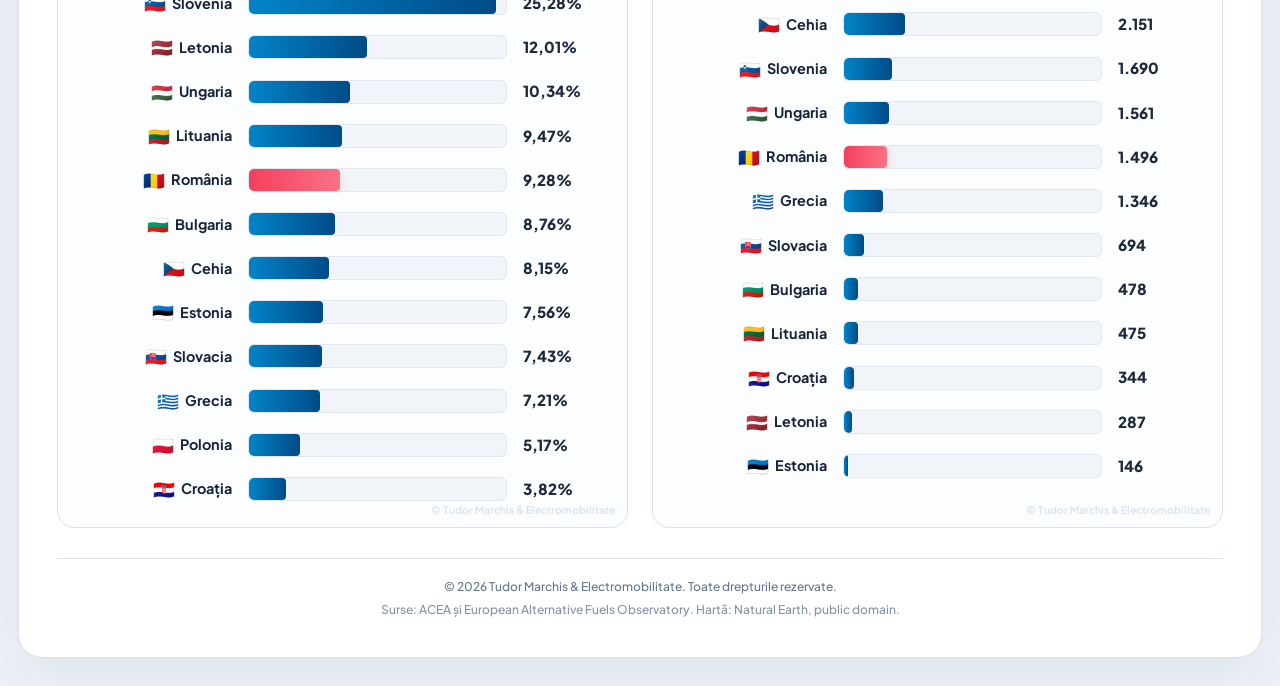
==== commit 8f62a2b5: "Add analytics to comparison page" ====
--- a/comparatie.html
+++ b/comparatie.html
@@ -38,6 +38,13 @@
     <link href="https://fonts.googleapis.com/css2?family=Montserrat:wght@400;500;600;700;800;900&family=Plus+Jakarta+Sans:wght@300;400;500;600;700&display=swap" rel="stylesheet">
     <link rel="stylesheet" href="style.css?v=16">
     <link rel="stylesheet" href="site-chrome.css?v=1">
+    <script async src="https://www.googletagmanager.com/gtag/js?id=G-B19F9R252Y"></script>
+    <script>
+        window.dataLayer = window.dataLayer || [];
+        function gtag(){dataLayer.push(arguments);}
+        gtag('js', new Date());
+        gtag('config', 'G-B19F9R252Y');
+    </script>
     <style>
         .nav-header {
             display: flex;
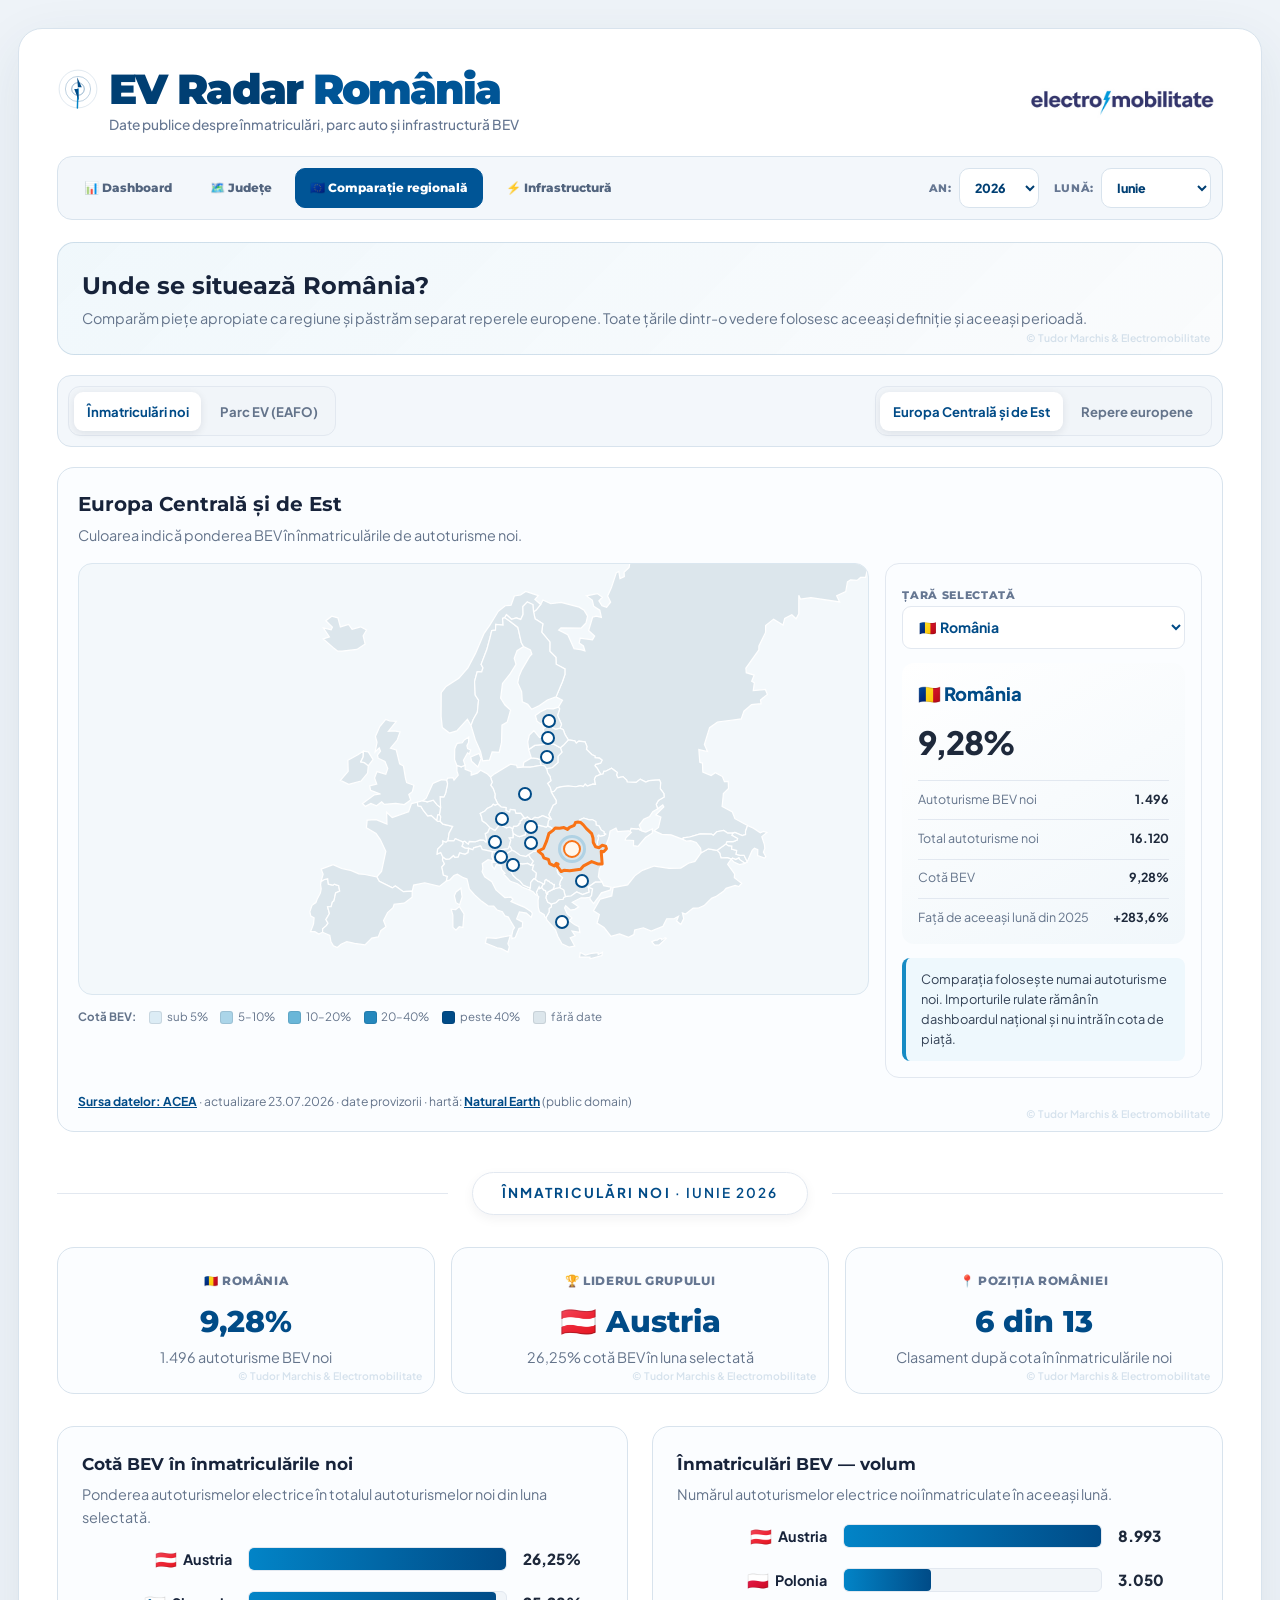
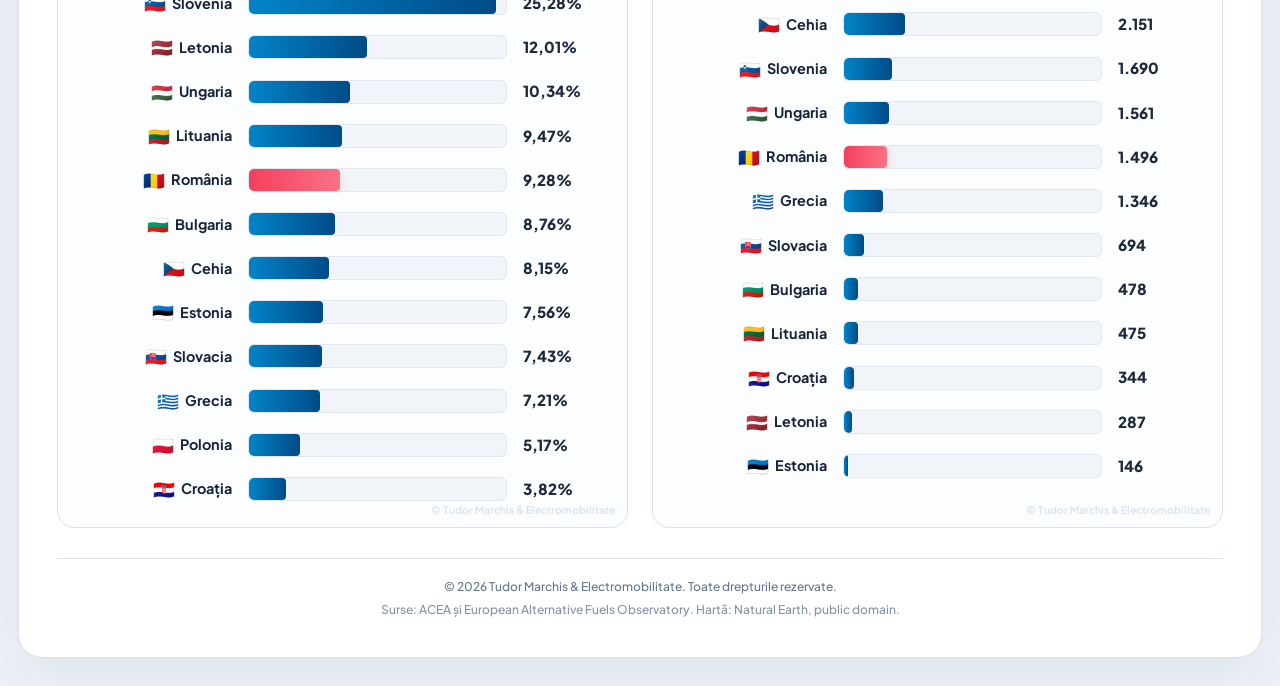
==== commit 9372700e: "Render European country outlines above map fills" ====
--- a/comparatie.html
+++ b/comparatie.html
@@ -36,7 +36,7 @@
     <link rel="preconnect" href="https://fonts.googleapis.com">
     <link rel="preconnect" href="https://fonts.gstatic.com" crossorigin>
     <link href="https://fonts.googleapis.com/css2?family=Montserrat:wght@400;500;600;700;800;900&family=Plus+Jakarta+Sans:wght@300;400;500;600;700&display=swap" rel="stylesheet">
-    <link rel="stylesheet" href="style.css?v=16">
+    <link rel="stylesheet" href="style.css?v=17">
     <link rel="stylesheet" href="site-chrome.css?v=1">
     <script async src="https://www.googletagmanager.com/gtag/js?id=G-B19F9R252Y"></script>
     <script>
@@ -282,6 +282,7 @@
                             <svg id="europe-map" viewBox="0 0 920 620" preserveAspectRatio="xMidYMid meet" role="img" aria-label="Harta comparativă a pieței auto electrice din Europa" aria-describedby="map-svg-description">
                                 <desc id="map-svg-description">Selectați o țară pentru a vedea indicatorii detaliați.</desc>
                                 <g id="europe-map-countries"></g>
+                                <g id="europe-map-outlines" aria-hidden="true"></g>
                                 <g id="europe-map-markers"></g>
                             </svg>
                             <div id="map-hotspots" class="map-hotspots" aria-label="Selectare rapidă pe hartă"></div>
@@ -348,6 +349,6 @@
              <p style="margin-top: 0.25rem; font-size: 0.75rem; opacity: 0.8;">Surse: ACEA și European Alternative Fuels Observatory. Hartă: Natural Earth, public domain.</p>
          </footer>
      </div>
-    <script src="comparatie.js?v=11"></script>
+    <script src="comparatie.js?v=12"></script>
 </body>
 </html>
--- a/style.css
+++ b/style.css
@@ -134,16 +134,28 @@
 .comparison-page .map-country.has-data:hover,
 .comparison-page .map-country.has-data:focus {
     filter: brightness(0.96);
+}
+
+.comparison-page .map-country-outline {
+    fill: none;
+    stroke: none;
+    stroke-linejoin: round;
+    vector-effect: non-scaling-stroke;
+    pointer-events: none;
+}
+
+.comparison-page .map-country-outline.is-hovered,
+.comparison-page .map-country-outline.is-focused {
     stroke: #0f172a;
     stroke-width: 1.8;
 }
 
-.comparison-page .map-country.is-selected {
+.comparison-page .map-country-outline.is-selected {
     stroke: #0f172a;
     stroke-width: 2.4;
 }
 
-.comparison-page .map-country.is-romania {
+.comparison-page .map-country-outline.is-romania {
     stroke: #f97316;
     stroke-width: 3;
 }
